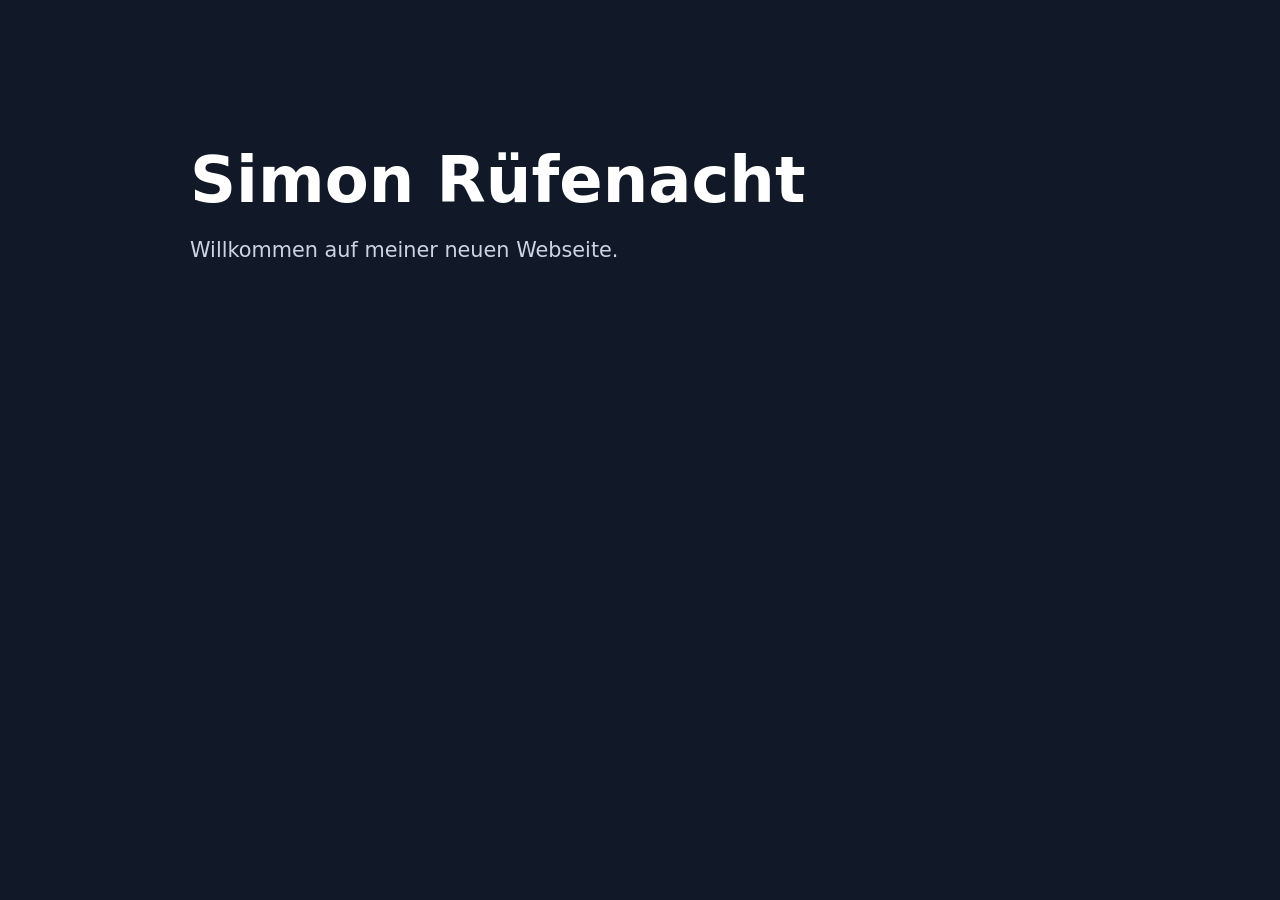
==== index.html @ d098db94 "Initial website" ====
<!DOCTYPE html>
<html lang="de">
<head>
    <meta charset="UTF-8">
    <meta name="viewport" content="width=device-width, initial-scale=1.0">

    <title>Simon Rüfenacht</title>

    <meta name="description"
          content="Persönliche Webseite von Simon Rüfenacht">

    <style>
        body {
            font-family: system-ui, sans-serif;
            margin: 0;
            background: #111827;
            color: white;
        }

        main {
            max-width: 900px;
            margin: auto;
            padding: 100px 30px;
        }

        h1 {
            font-size: 4rem;
            margin-bottom: 10px;
        }

        p {
            font-size: 1.3rem;
            color: #cbd5e1;
        }
    </style>
</head>

<body>

<main>

    <h1>Simon Rüfenacht</h1>

    <p>
        Willkommen auf meiner neuen Webseite.
    </p>

</main>

</body>
</html>
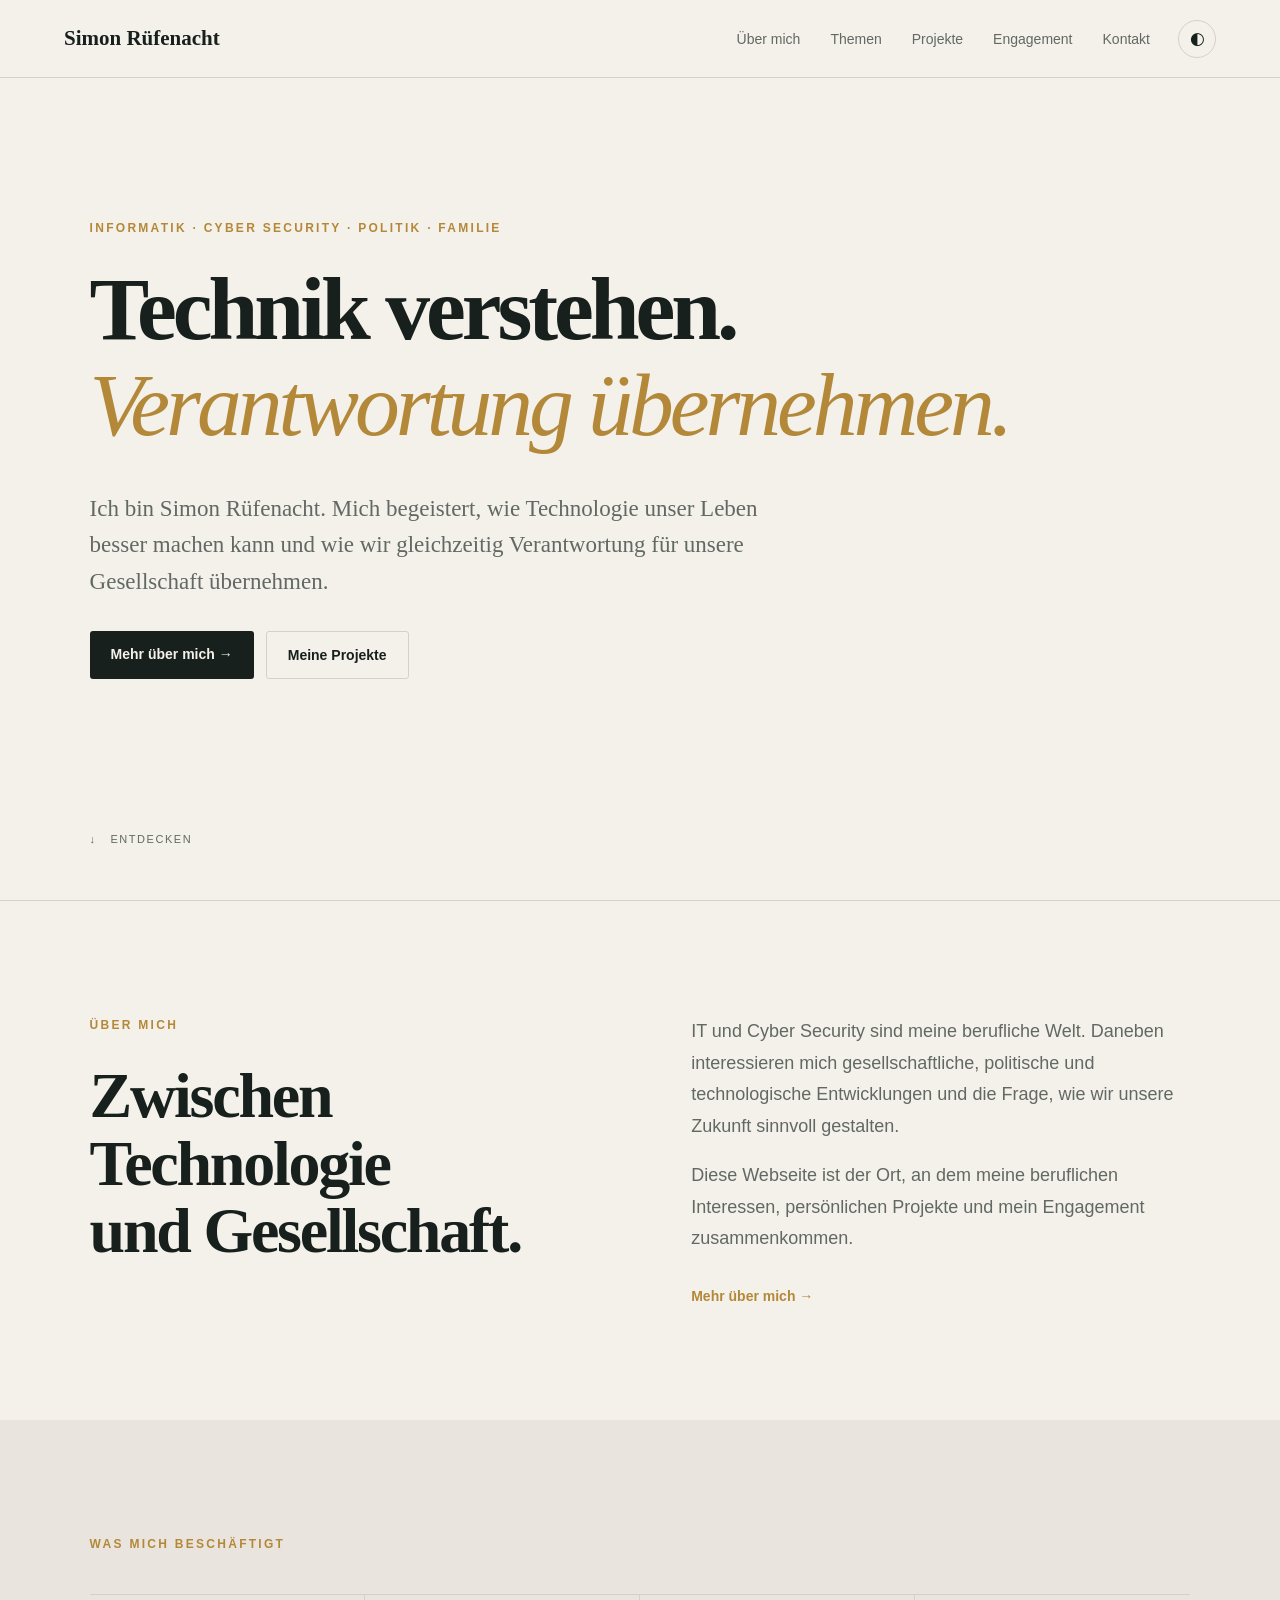
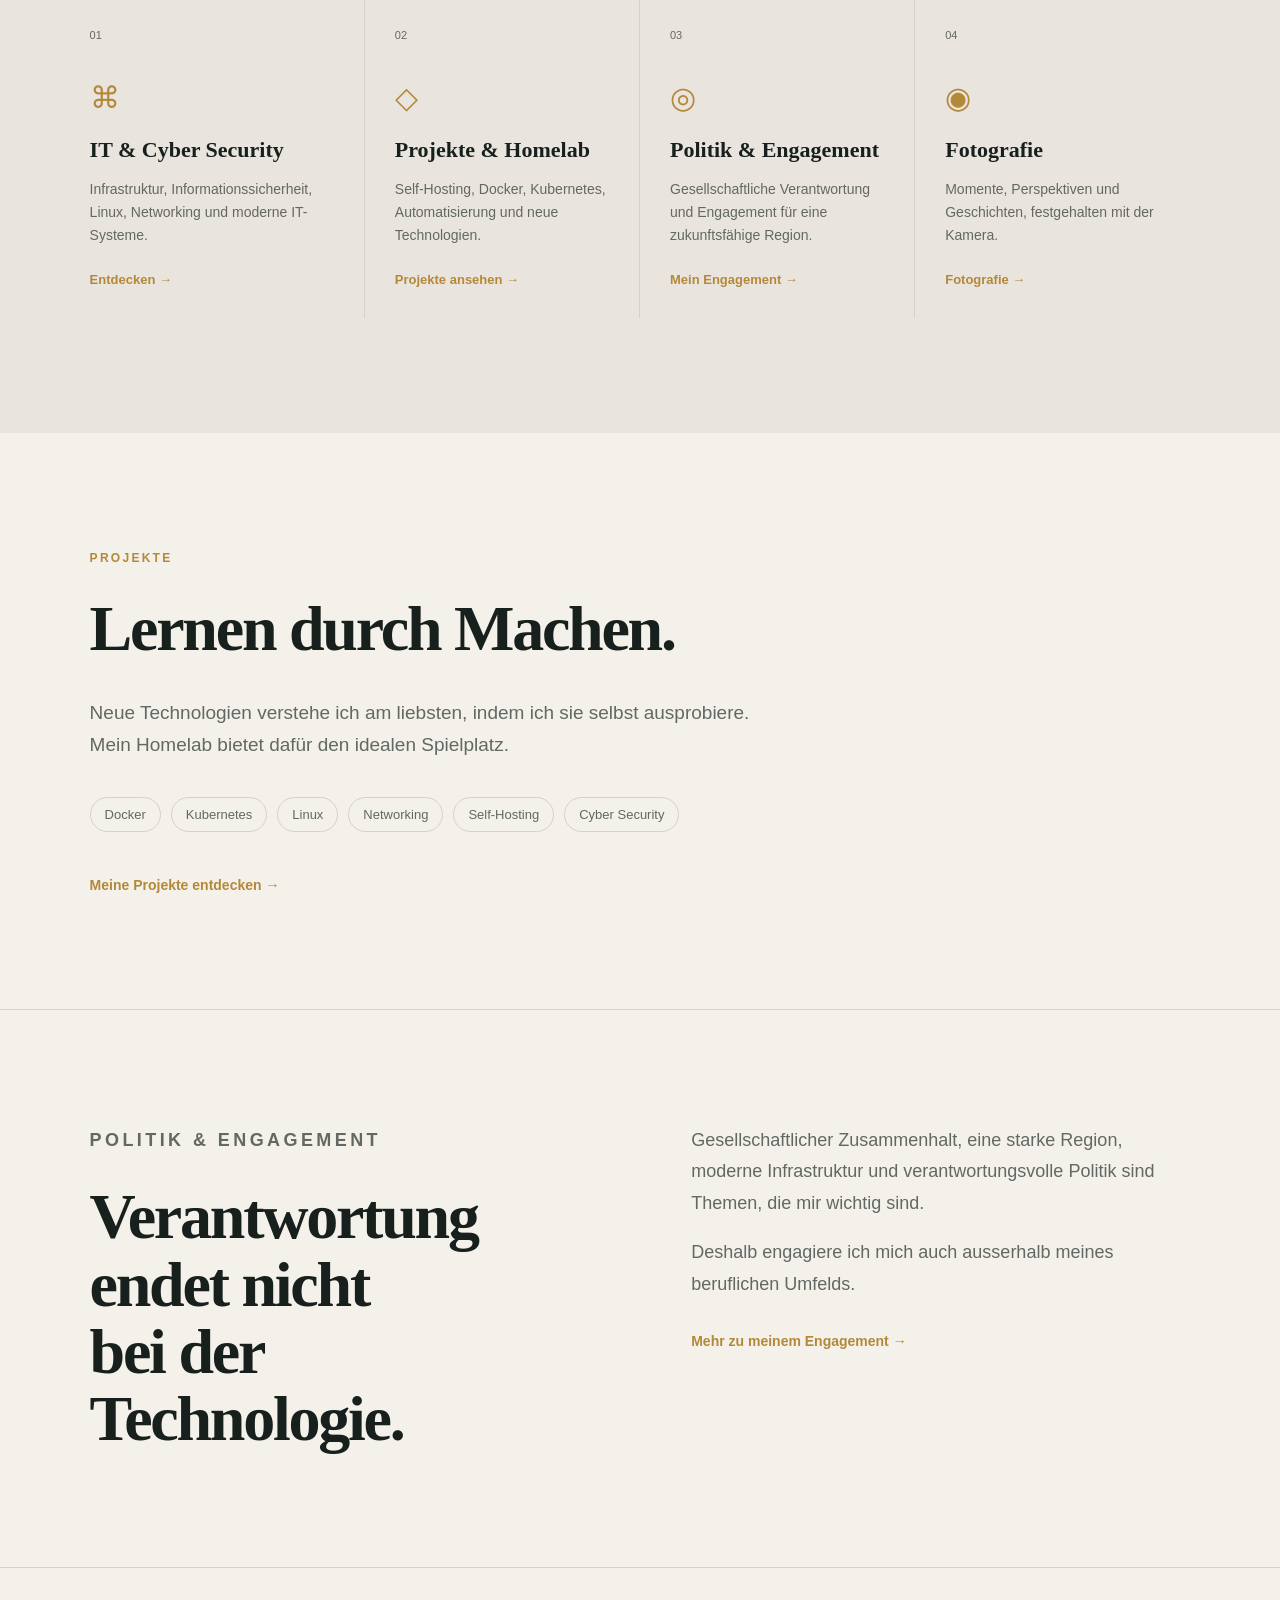
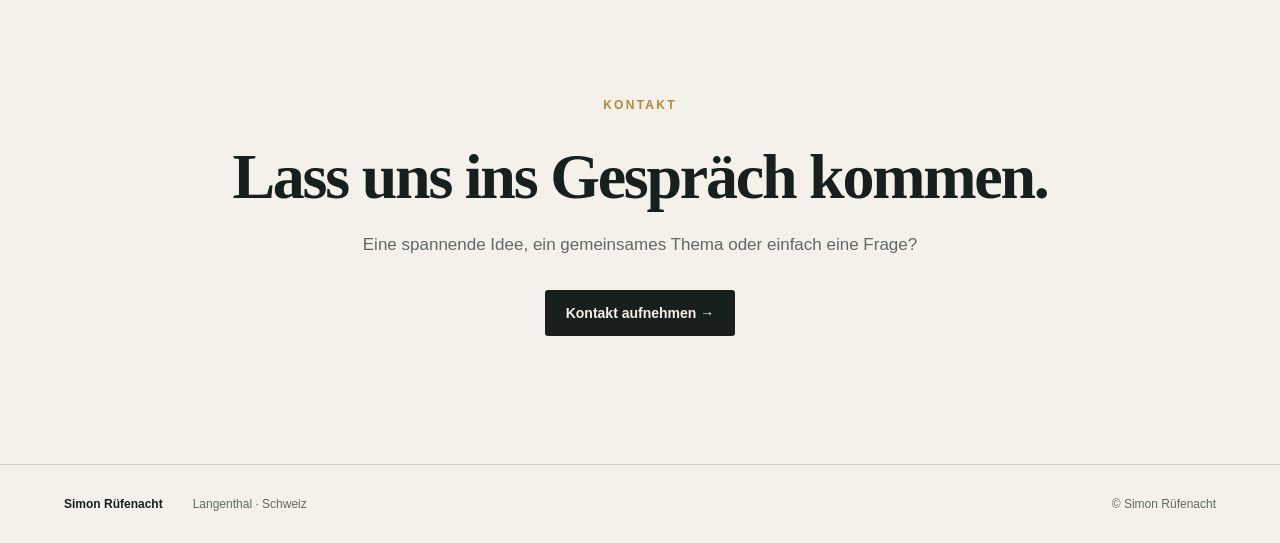
==== commit 01a621c8: "Create new ruefenacht.net website" ====
--- a/index.html
+++ b/index.html
@@ -1,51 +1,459 @@
 <!DOCTYPE html>
 <html lang="de">
+
 <head>
     <meta charset="UTF-8">
     <meta name="viewport" content="width=device-width, initial-scale=1.0">
 
     <title>Simon Rüfenacht</title>
 
-    <meta name="description"
-          content="Persönliche Webseite von Simon Rüfenacht">
-
-    <style>
-        body {
-            font-family: system-ui, sans-serif;
-            margin: 0;
-            background: #111827;
-            color: white;
-        }
-
-        main {
-            max-width: 900px;
-            margin: auto;
-            padding: 100px 30px;
-        }
-
-        h1 {
-            font-size: 4rem;
-            margin-bottom: 10px;
-        }
-
-        p {
-            font-size: 1.3rem;
-            color: #cbd5e1;
-        }
-    </style>
+    <meta
+        name="description"
+        content="Persönliche Webseite von Simon Rüfenacht – Informatik, Cyber Security, Projekte und Engagement."
+    >
+
+    <link rel="stylesheet" href="./assets/css/style.css">
 </head>
 
 <body>
 
-<main>
-
-    <h1>Simon Rüfenacht</h1>
-
-    <p>
-        Willkommen auf meiner neuen Webseite.
-    </p>
-
-</main>
+    <!-- =========================================
+         HEADER
+         ========================================= -->
+
+    <header class="site-header">
+
+        <a class="brand" href="./">
+            Simon Rüfenacht
+        </a>
+
+        <nav class="desktop-nav" aria-label="Hauptnavigation">
+            <a href="#about">Über mich</a>
+            <a href="#areas">Themen</a>
+            <a href="#projects">Projekte</a>
+            <a href="#engagement">Engagement</a>
+            <a href="#contact">Kontakt</a>
+        </nav>
+
+        <div class="header-actions">
+
+            <button
+                id="theme-toggle"
+                class="icon-button"
+                type="button"
+                aria-label="Farbschema wechseln"
+            >
+                ◐
+            </button>
+
+            <button
+                id="menu-toggle"
+                class="menu-button"
+                type="button"
+                aria-label="Navigation öffnen"
+                aria-expanded="false"
+            >
+                ☰
+            </button>
+
+        </div>
+
+    </header>
+
+
+    <!-- =========================================
+         MOBILE NAVIGATION
+         ========================================= -->
+
+    <nav
+        id="mobile-menu"
+        class="mobile-menu"
+        aria-label="Mobile Navigation"
+    >
+        <a href="#about">Über mich</a>
+        <a href="#areas">Themen</a>
+        <a href="#projects">Projekte</a>
+        <a href="#engagement">Engagement</a>
+        <a href="#contact">Kontakt</a>
+    </nav>
+
+
+    <main>
+
+        <!-- =====================================
+             HERO
+             ===================================== -->
+
+        <section class="hero">
+
+            <div class="hero-content">
+
+                <p class="eyebrow">
+                    INFORMATIK · CYBER SECURITY · POLITIK · FAMILIE
+                </p>
+
+                <h1>
+                    Technik verstehen.
+                    <span>Verantwortung übernehmen.</span>
+                </h1>
+
+                <p class="hero-text">
+                    Ich bin Simon Rüfenacht. Mich begeistert, wie
+                    Technologie unser Leben besser machen kann und wie
+                    wir gleichzeitig Verantwortung für unsere
+                    Gesellschaft übernehmen.
+                </p>
+
+                <div class="hero-actions">
+
+                    <a
+                        class="button button-primary"
+                        href="#about"
+                    >
+                        Mehr über mich →
+                    </a>
+
+                    <a
+                        class="button button-secondary"
+                        href="#projects"
+                    >
+                        Meine Projekte
+                    </a>
+
+                </div>
+
+            </div>
+
+            <a class="scroll-hint" href="#about">
+                ↓ &nbsp; ENTDECKEN
+            </a>
+
+        </section>
+
+
+        <!-- =====================================
+             ÜBER MICH
+             ===================================== -->
+
+        <section id="about" class="section about">
+
+            <div>
+
+                <p class="eyebrow">
+                    ÜBER MICH
+                </p>
+
+                <h2>
+                    Zwischen Technologie<br>
+                    und Gesellschaft.
+                </h2>
+
+            </div>
+
+
+            <div class="about-text">
+
+                <p>
+                    IT und Cyber Security sind meine berufliche Welt.
+                    Daneben interessieren mich gesellschaftliche,
+                    politische und technologische Entwicklungen und
+                    die Frage, wie wir unsere Zukunft sinnvoll
+                    gestalten.
+                </p>
+
+                <p>
+                    Diese Webseite ist der Ort, an dem meine
+                    beruflichen Interessen, persönlichen Projekte
+                    und mein Engagement zusammenkommen.
+                </p>
+
+                <a class="text-link" href="#">
+                    Mehr über mich →
+                </a>
+
+            </div>
+
+        </section>
+
+
+        <!-- =====================================
+             THEMEN
+             ===================================== -->
+
+        <section id="areas" class="section areas">
+
+            <p class="eyebrow">
+                WAS MICH BESCHÄFTIGT
+            </p>
+
+            <div class="cards">
+
+                <!-- IT & CYBER SECURITY -->
+
+                <article class="card">
+
+                    <span class="number">
+                        01
+                    </span>
+
+                    <div class="card-icon">
+                        ⌘
+                    </div>
+
+                    <h3>
+                        IT &amp; Cyber Security
+                    </h3>
+
+                    <p>
+                        Infrastruktur, Informationssicherheit,
+                        Linux, Networking und moderne IT-Systeme.
+                    </p>
+
+                    <a href="#">
+                        Entdecken →
+                    </a>
+
+                </article>
+
+
+                <!-- HOMELAB -->
+
+                <article class="card">
+
+                    <span class="number">
+                        02
+                    </span>
+
+                    <div class="card-icon">
+                        ◇
+                    </div>
+
+                    <h3>
+                        Projekte &amp; Homelab
+                    </h3>
+
+                    <p>
+                        Self-Hosting, Docker, Kubernetes,
+                        Automatisierung und neue Technologien.
+                    </p>
+
+                    <a href="#projects">
+                        Projekte ansehen →
+                    </a>
+
+                </article>
+
+
+                <!-- POLITIK -->
+
+                <article class="card">
+
+                    <span class="number">
+                        03
+                    </span>
+
+                    <div class="card-icon">
+                        ◎
+                    </div>
+
+                    <h3>
+                        Politik &amp; Engagement
+                    </h3>
+
+                    <p>
+                        Gesellschaftliche Verantwortung und
+                        Engagement für eine zukunftsfähige Region.
+                    </p>
+
+                    <a href="#engagement">
+                        Mein Engagement →
+                    </a>
+
+                </article>
+
+
+                <!-- FOTOGRAFIE -->
+
+                <article class="card">
+
+                    <span class="number">
+                        04
+                    </span>
+
+                    <div class="card-icon">
+                        ◉
+                    </div>
+
+                    <h3>
+                        Fotografie
+                    </h3>
+
+                    <p>
+                        Momente, Perspektiven und Geschichten,
+                        festgehalten mit der Kamera.
+                    </p>
+
+                    <a href="#">
+                        Fotografie →
+                    </a>
+
+                </article>
+
+            </div>
+
+        </section>
+
+
+        <!-- =====================================
+             PROJEKTE
+             ===================================== -->
+
+        <section
+            id="projects"
+            class="section feature-section"
+        >
+
+            <p class="eyebrow">
+                PROJEKTE
+            </p>
+
+            <h2>
+                Lernen durch Machen.
+            </h2>
+
+            <p class="feature-intro">
+                Neue Technologien verstehe ich am liebsten,
+                indem ich sie selbst ausprobiere. Mein Homelab
+                bietet dafür den idealen Spielplatz.
+            </p>
+
+            <div class="project-tags">
+
+                <span>Docker</span>
+                <span>Kubernetes</span>
+                <span>Linux</span>
+                <span>Networking</span>
+                <span>Self-Hosting</span>
+                <span>Cyber Security</span>
+
+            </div>
+
+            <a class="text-link" href="#">
+                Meine Projekte entdecken →
+            </a>
+
+        </section>
+
+
+        <!-- =====================================
+             ENGAGEMENT
+             ===================================== -->
+
+        <section
+            id="engagement"
+            class="section engagement"
+        >
+
+            <div>
+
+                <p class="eyebrow">
+                    POLITIK &amp; ENGAGEMENT
+                </p>
+
+                <h2>
+                    Verantwortung endet nicht<br>
+                    bei der Technologie.
+                </h2>
+
+            </div>
+
+
+            <div>
+
+                <p>
+                    Gesellschaftlicher Zusammenhalt,
+                    eine starke Region, moderne Infrastruktur
+                    und verantwortungsvolle Politik sind Themen,
+                    die mir wichtig sind.
+                </p>
+
+                <p>
+                    Deshalb engagiere ich mich auch ausserhalb
+                    meines beruflichen Umfelds.
+                </p>
+
+                <a class="text-link" href="#">
+                    Mehr zu meinem Engagement →
+                </a>
+
+            </div>
+
+        </section>
+
+
+        <!-- =====================================
+             KONTAKT
+             ===================================== -->
+
+        <section
+            id="contact"
+            class="contact"
+        >
+
+            <p class="eyebrow">
+                KONTAKT
+            </p>
+
+            <h2>
+                Lass uns ins Gespräch kommen.
+            </h2>
+
+            <p>
+                Eine spannende Idee, ein gemeinsames Thema
+                oder einfach eine Frage?
+            </p>
+
+            <a
+                class="button button-primary"
+                href="mailto:simon@ruefenacht.net"
+            >
+                Kontakt aufnehmen →
+            </a>
+
+        </section>
+
+    </main>
+
+
+    <!-- =========================================
+         FOOTER
+         ========================================= -->
+
+    <footer>
+
+        <div>
+            <strong>
+                Simon Rüfenacht
+            </strong>
+        </div>
+
+        <div>
+            Langenthal · Schweiz
+        </div>
+
+        <div class="copyright">
+            © <span id="year"></span> Simon Rüfenacht
+        </div>
+
+    </footer>
+
+
+    <!-- =========================================
+         JAVASCRIPT
+         ========================================= -->
+
+    <script src="./assets/js/main.js"></script>
 
 </body>
-</html>
+
+</html>
--- a/assets/css/style.css
+++ b/assets/css/style.css
@@ -0,0 +1,525 @@
+:root {
+    --bg: #f4f1eb;
+    --surface: #e9e5de;
+    --text: #17201c;
+    --muted: #626863;
+    --accent: #b48839;
+    --line: #d6d1c8;
+    --max-width: 1280px;
+}
+
+body.dark {
+    --bg: #111714;
+    --surface: #19201c;
+    --text: #f3f1eb;
+    --muted: #a6ada8;
+    --line: #303833;
+}
+
+* {
+    box-sizing: border-box;
+}
+
+html {
+    scroll-behavior: smooth;
+}
+
+body {
+    margin: 0;
+    background: var(--bg);
+    color: var(--text);
+    font-family: Inter, -apple-system, BlinkMacSystemFont, "Segoe UI", sans-serif;
+    transition: background 0.25s ease, color 0.25s ease;
+}
+
+a {
+    color: inherit;
+}
+
+button,
+a {
+    -webkit-tap-highlight-color: transparent;
+}
+
+
+/* HEADER */
+
+.site-header {
+    height: 78px;
+    display: flex;
+    align-items: center;
+    padding: 0 clamp(24px, 5vw, 72px);
+    border-bottom: 1px solid var(--line);
+    background: var(--bg);
+    position: relative;
+    z-index: 100;
+}
+
+.brand {
+    font-family: Georgia, "Times New Roman", serif;
+    font-size: 21px;
+    font-weight: 700;
+    text-decoration: none;
+    white-space: nowrap;
+}
+
+.desktop-nav {
+    display: flex;
+    align-items: center;
+    gap: 30px;
+    margin-left: auto;
+}
+
+.desktop-nav a {
+    color: var(--muted);
+    font-size: 14px;
+    text-decoration: none;
+    transition: color 0.2s ease;
+}
+
+.desktop-nav a:hover {
+    color: var(--accent);
+}
+
+.header-actions {
+    display: flex;
+    align-items: center;
+    gap: 10px;
+    margin-left: 28px;
+}
+
+.icon-button,
+.menu-button {
+    width: 38px;
+    height: 38px;
+    display: flex;
+    align-items: center;
+    justify-content: center;
+    border: 1px solid var(--line);
+    border-radius: 50%;
+    background: transparent;
+    color: var(--text);
+    cursor: pointer;
+    font-size: 17px;
+}
+
+.menu-button {
+    display: none;
+}
+
+
+/* MOBILE MENU */
+
+.mobile-menu {
+    display: none;
+    padding: 22px 25px;
+    background: var(--bg);
+    border-bottom: 1px solid var(--line);
+}
+
+.mobile-menu.open {
+    display: flex;
+    flex-direction: column;
+}
+
+.mobile-menu a {
+    padding: 15px 0;
+    color: var(--text);
+    text-decoration: none;
+    border-bottom: 1px solid var(--line);
+}
+
+
+/* HERO */
+
+.hero {
+    min-height: calc(100vh - 78px);
+    max-width: var(--max-width);
+    margin: 0 auto;
+    padding:
+        clamp(90px, 11vw, 155px)
+        clamp(24px, 7vw, 100px)
+        55px;
+    display: flex;
+    flex-direction: column;
+}
+
+.hero-content {
+    max-width: 1080px;
+}
+
+.eyebrow {
+    margin: 0 0 27px;
+    color: var(--accent);
+    font-size: 12px;
+    font-weight: 750;
+    letter-spacing: 0.19em;
+    line-height: 1.6;
+}
+
+.hero h1 {
+    margin: 0;
+    max-width: 1100px;
+    font-family: Georgia, "Times New Roman", serif;
+    font-size: clamp(54px, 7vw, 94px);
+    font-weight: 700;
+    line-height: 0.98;
+    letter-spacing: -0.045em;
+}
+
+.hero h1 span {
+    display: block;
+    color: var(--accent);
+    font-style: italic;
+    font-weight: 400;
+    margin-top: 8px;
+}
+
+.hero-text {
+    max-width: 720px;
+    margin: 42px 0 30px;
+    color: var(--muted);
+    font-family: Georgia, "Times New Roman", serif;
+    font-size: clamp(19px, 2vw, 23px);
+    line-height: 1.6;
+}
+
+.hero-actions {
+    display: flex;
+    flex-wrap: wrap;
+    gap: 12px;
+}
+
+.button {
+    display: inline-block;
+    padding: 15px 21px;
+    border-radius: 3px;
+    font-size: 14px;
+    font-weight: 700;
+    text-decoration: none;
+    transition: transform 0.2s ease;
+}
+
+.button:hover {
+    transform: translateY(-2px);
+}
+
+.button-primary {
+    background: var(--text);
+    color: var(--bg);
+}
+
+.button-secondary {
+    border: 1px solid var(--line);
+}
+
+.scroll-hint {
+    margin-top: auto;
+    padding-top: 70px;
+    color: var(--muted);
+    font-size: 11px;
+    letter-spacing: 0.14em;
+    text-decoration: none;
+}
+
+
+/* SECTIONS */
+
+.section {
+    max-width: var(--max-width);
+    margin: 0 auto;
+    padding:
+        clamp(75px, 9vw, 125px)
+        clamp(24px, 7vw, 100px);
+}
+
+.section h2,
+.contact h2 {
+    margin: 0;
+    font-family: Georgia, "Times New Roman", serif;
+    font-size: clamp(38px, 5vw, 64px);
+    line-height: 1.05;
+    letter-spacing: -0.035em;
+}
+
+
+/* ABOUT */
+
+.about {
+    display: grid;
+    grid-template-columns: 1fr 1fr;
+    gap: clamp(50px, 8vw, 120px);
+    border-top: 1px solid var(--line);
+}
+
+.about-text p,
+.engagement p {
+    margin-top: 0;
+    color: var(--muted);
+    font-size: 18px;
+    line-height: 1.75;
+}
+
+.text-link {
+    display: inline-block;
+    margin-top: 15px;
+    color: var(--accent);
+    font-size: 14px;
+    font-weight: 700;
+    text-decoration: none;
+}
+
+
+/* AREAS */
+
+.areas {
+    max-width: none;
+    background: var(--surface);
+}
+
+.areas > * {
+    max-width: var(--max-width);
+    margin-left: auto;
+    margin-right: auto;
+}
+
+.cards {
+    display: grid;
+    grid-template-columns: repeat(4, 1fr);
+    margin-top: 40px;
+    border-top: 1px solid var(--line);
+}
+
+.card {
+    min-height: 320px;
+    padding: 30px;
+    border-right: 1px solid var(--line);
+}
+
+.card:first-child {
+    padding-left: 0;
+}
+
+.card:last-child {
+    border-right: 0;
+}
+
+.number {
+    color: var(--muted);
+    font-size: 11px;
+}
+
+.card-icon {
+    margin: 37px 0 22px;
+    color: var(--accent);
+    font-size: 30px;
+}
+
+.card h3 {
+    margin: 0 0 15px;
+    font-family: Georgia, "Times New Roman", serif;
+    font-size: 22px;
+}
+
+.card p {
+    min-height: 78px;
+    color: var(--muted);
+    font-size: 14px;
+    line-height: 1.65;
+}
+
+.card a {
+    color: var(--accent);
+    font-size: 13px;
+    font-weight: 700;
+    text-decoration: none;
+}
+
+
+/* PROJECTS */
+
+.feature-section {
+    border-bottom: 1px solid var(--line);
+}
+
+.feature-intro {
+    max-width: 700px;
+    margin: 35px 0;
+    color: var(--muted);
+    font-size: 19px;
+    line-height: 1.7;
+}
+
+.project-tags {
+    display: flex;
+    flex-wrap: wrap;
+    gap: 10px;
+    margin-bottom: 30px;
+}
+
+.project-tags span {
+    padding: 9px 14px;
+    border: 1px solid var(--line);
+    border-radius: 30px;
+    color: var(--muted);
+    font-size: 13px;
+}
+
+
+/* ENGAGEMENT */
+
+.engagement {
+    display: grid;
+    grid-template-columns: 1fr 1fr;
+    gap: clamp(50px, 8vw, 120px);
+}
+
+
+/* CONTACT */
+
+.contact {
+    padding:
+        clamp(90px, 10vw, 135px)
+        24px;
+    text-align: center;
+    border-top: 1px solid var(--line);
+}
+
+.contact p:not(.eyebrow) {
+    margin: 25px 0 35px;
+    color: var(--muted);
+    font-size: 17px;
+}
+
+
+/* FOOTER */
+
+footer {
+    display: flex;
+    gap: 30px;
+    padding: 32px clamp(24px, 5vw, 72px);
+    border-top: 1px solid var(--line);
+    color: var(--muted);
+    font-size: 12px;
+}
+
+footer strong {
+    color: var(--text);
+}
+
+.copyright {
+    margin-left: auto;
+}
+
+
+/* ACCESSIBILITY */
+
+a:focus-visible,
+button:focus-visible {
+    outline: 3px solid var(--accent);
+    outline-offset: 4px;
+}
+
+
+/* TABLET */
+
+@media (max-width: 900px) {
+
+    .desktop-nav {
+        display: none;
+    }
+
+    .menu-button {
+        display: flex;
+    }
+
+    .cards {
+        grid-template-columns: repeat(2, 1fr);
+    }
+
+    .card:nth-child(2) {
+        border-right: 0;
+    }
+
+    .card:nth-child(3),
+    .card:nth-child(4) {
+        border-top: 1px solid var(--line);
+    }
+}
+
+
+/* MOBILE */
+
+@media (max-width: 650px) {
+
+    .site-header {
+        height: 68px;
+        padding-left: 20px;
+        padding-right: 20px;
+    }
+
+    .brand {
+        font-size: 18px;
+    }
+
+    .header-actions {
+        margin-left: auto;
+    }
+
+    .hero {
+        min-height: calc(100vh - 68px);
+        padding-top: 85px;
+    }
+
+    .hero h1 {
+        font-size: clamp(44px, 13vw, 64px);
+    }
+
+    .hero-text {
+        margin-top: 35px;
+    }
+
+    .about,
+    .engagement {
+        grid-template-columns: 1fr;
+        gap: 40px;
+    }
+
+    .cards {
+        grid-template-columns: 1fr;
+    }
+
+    .card,
+    .card:first-child {
+        padding: 28px 0;
+        border-right: 0;
+        border-top: 1px solid var(--line);
+    }
+
+    .card:first-child {
+        border-top: 0;
+    }
+
+    footer {
+        flex-direction: column;
+        gap: 9px;
+    }
+
+    .copyright {
+        margin-left: 0;
+    }
+}
+
+
+/* REDUCED MOTION */
+
+@media (prefers-reduced-motion: reduce) {
+
+    html {
+        scroll-behavior: auto;
+    }
+
+    * {
+        transition: none !important;
+    }
+}
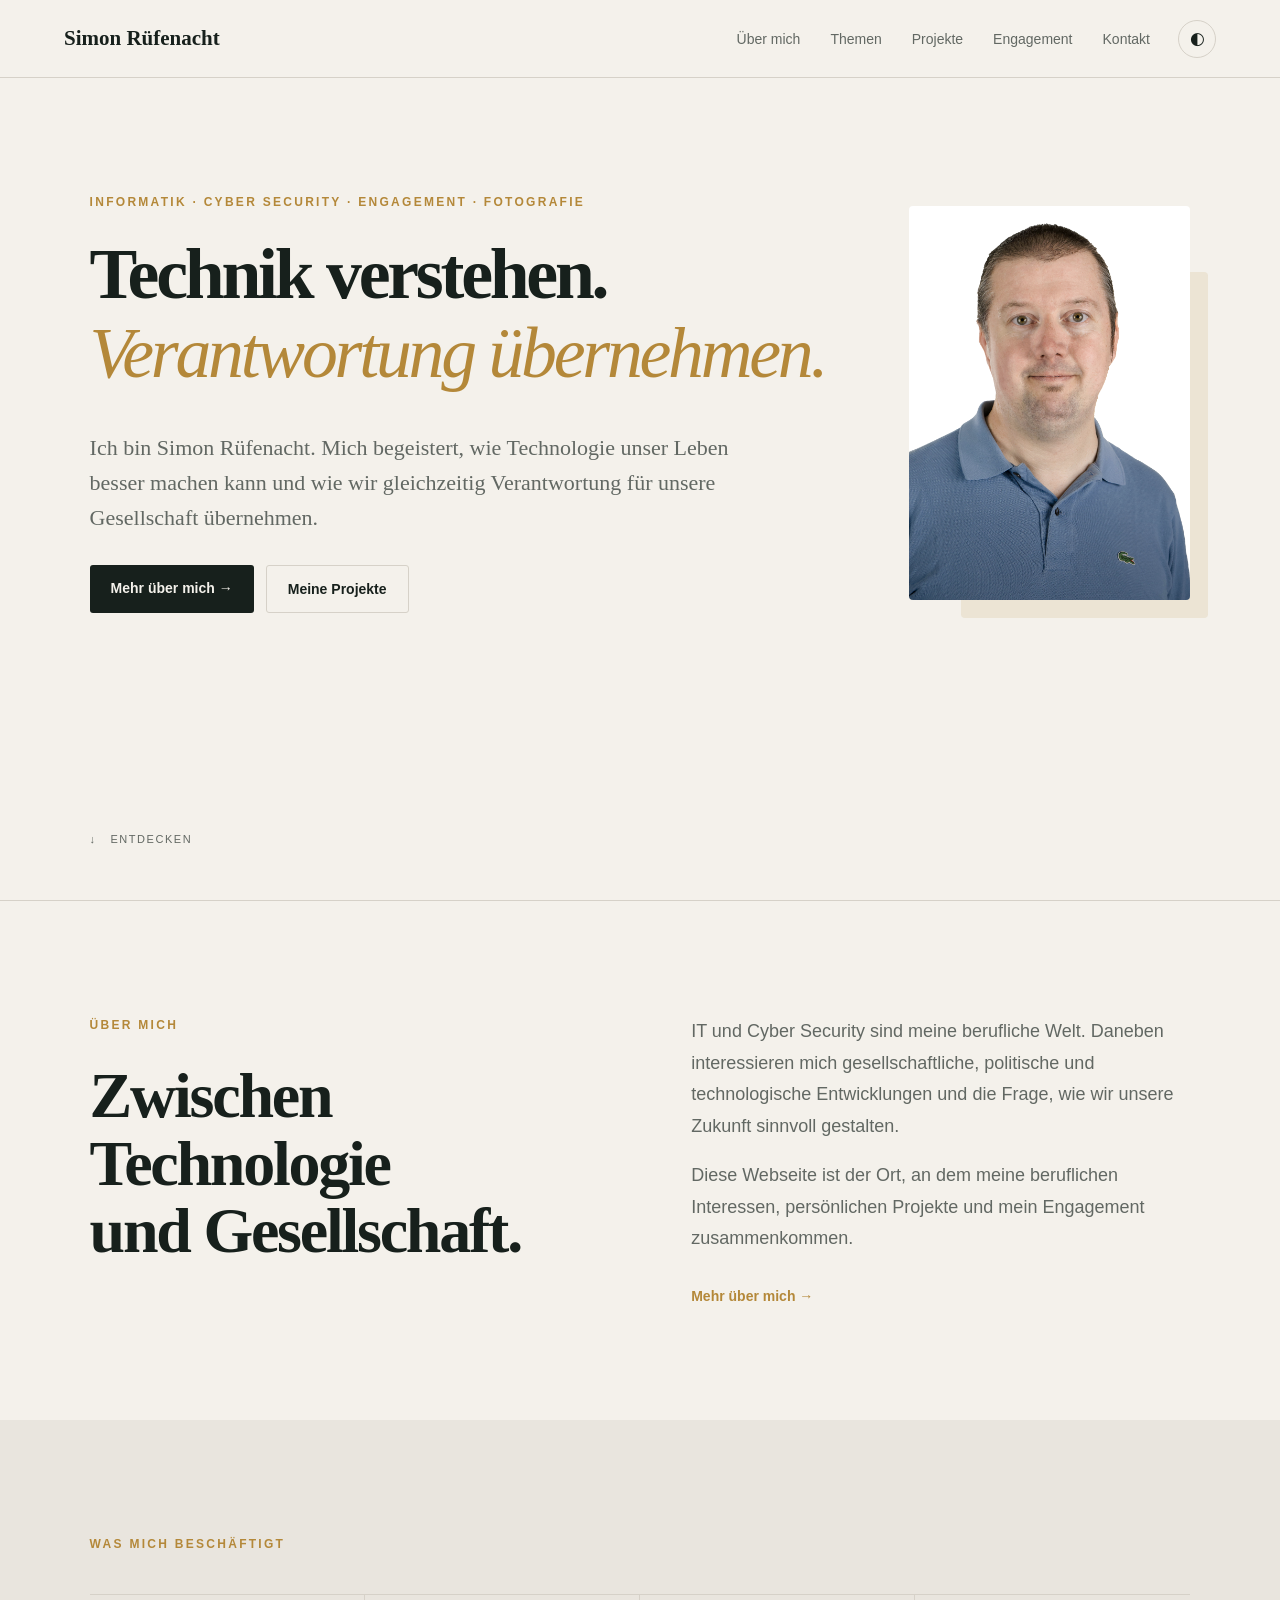
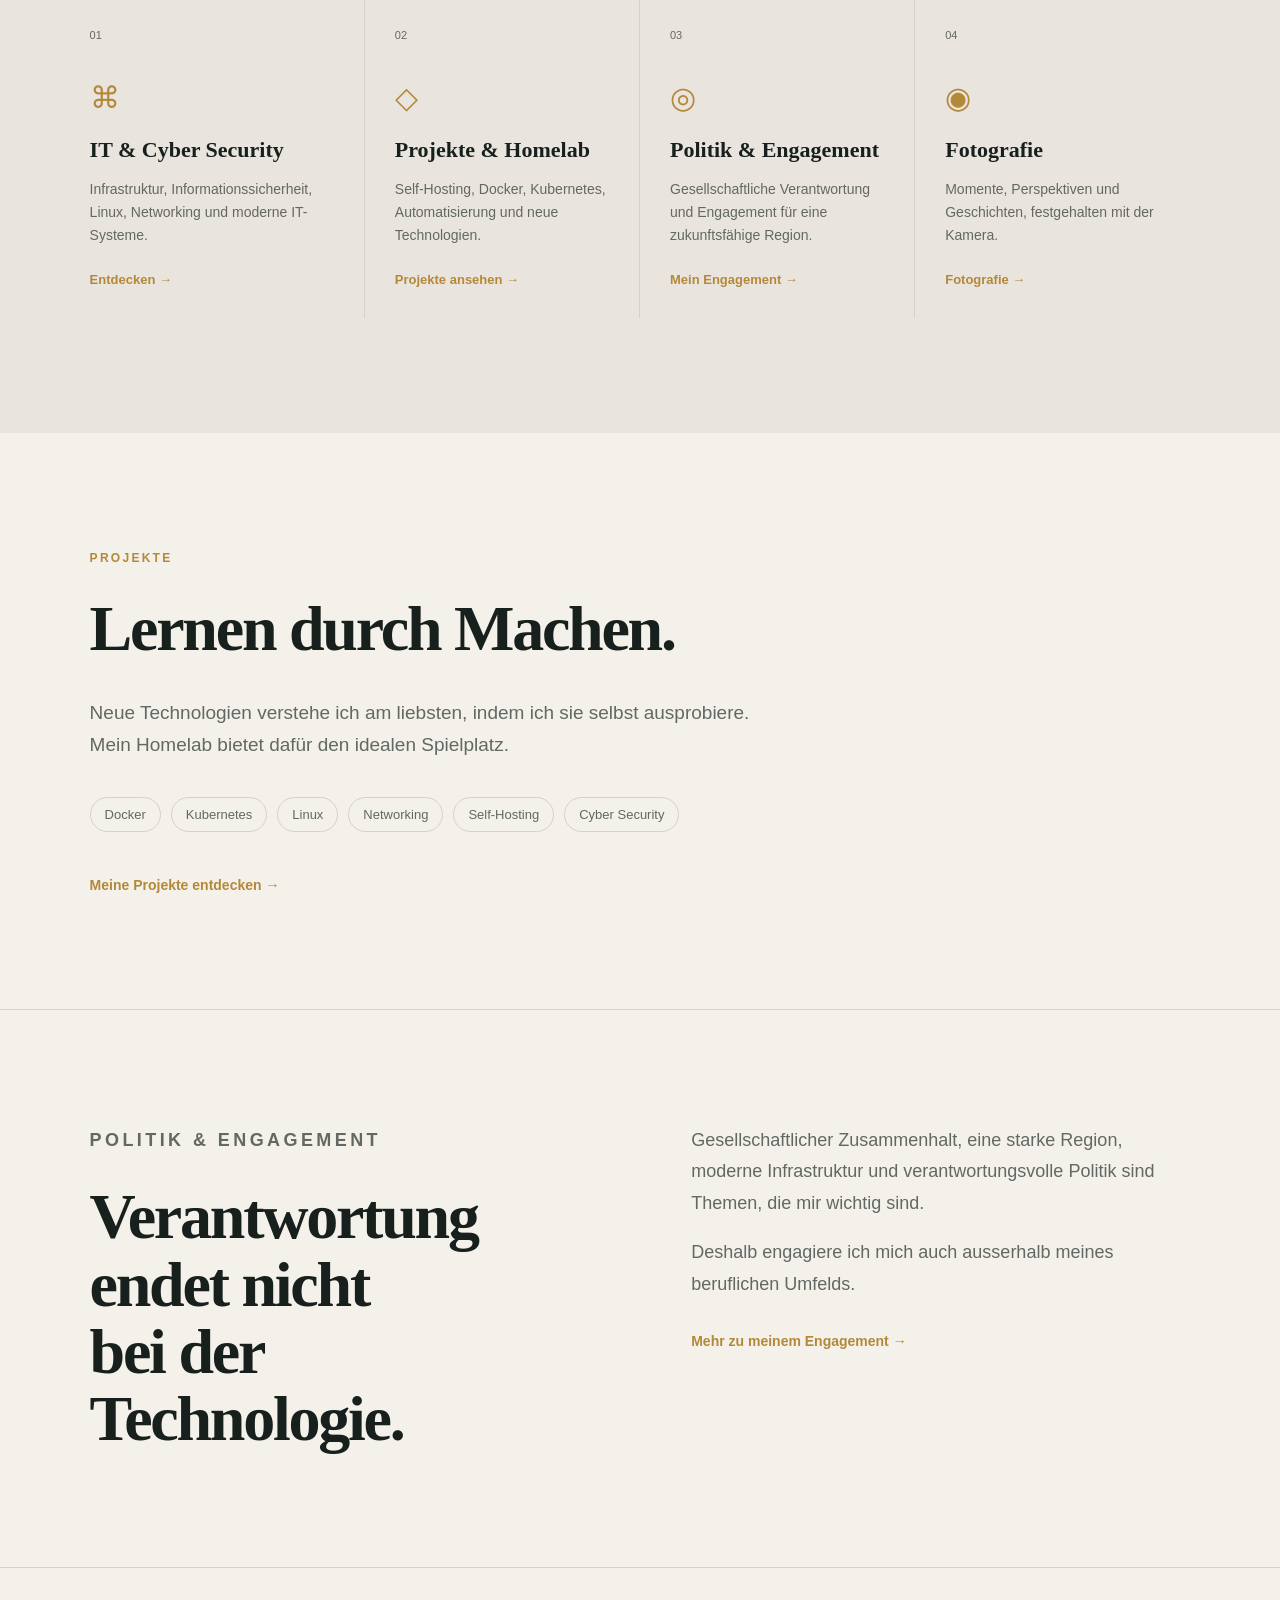
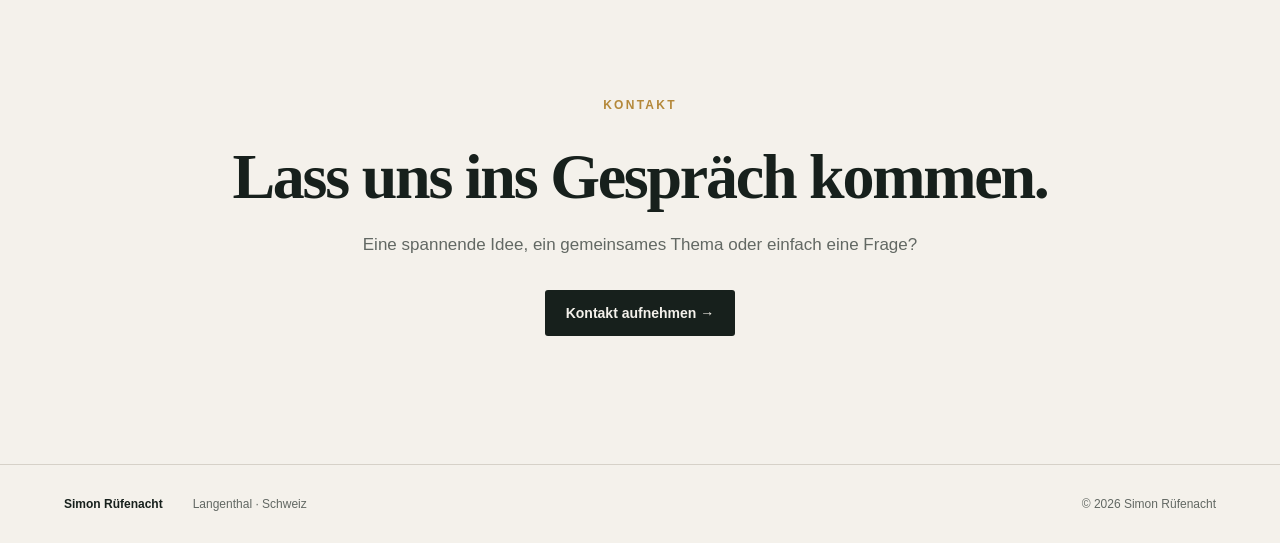
==== commit 2d901b9a: "Release website v1.1 with portrait" ====
--- a/index.html
+++ b/index.html
@@ -17,9 +17,7 @@
 
 <body>
 
-    <!-- =========================================
-         HEADER
-         ========================================= -->
+    <!-- HEADER -->
 
     <header class="site-header">
 
@@ -61,9 +59,7 @@
     </header>
 
 
-    <!-- =========================================
-         MOBILE NAVIGATION
-         ========================================= -->
+    <!-- MOBILE NAVIGATION -->
 
     <nav
         id="mobile-menu"
@@ -80,49 +76,66 @@
 
     <main>
 
-        <!-- =====================================
-             HERO
-             ===================================== -->
+        <!-- HERO -->
 
         <section class="hero">
 
-            <div class="hero-content">
-
-                <p class="eyebrow">
-                    INFORMATIK · CYBER SECURITY · POLITIK · FAMILIE
-                </p>
-
-                <h1>
-                    Technik verstehen.
-                    <span>Verantwortung übernehmen.</span>
-                </h1>
-
-                <p class="hero-text">
-                    Ich bin Simon Rüfenacht. Mich begeistert, wie
-                    Technologie unser Leben besser machen kann und wie
-                    wir gleichzeitig Verantwortung für unsere
-                    Gesellschaft übernehmen.
-                </p>
-
-                <div class="hero-actions">
-
-                    <a
-                        class="button button-primary"
-                        href="#about"
-                    >
-                        Mehr über mich →
-                    </a>
-
-                    <a
-                        class="button button-secondary"
-                        href="#projects"
-                    >
-                        Meine Projekte
-                    </a>
+            <div class="hero-layout">
+
+                <div class="hero-content">
+
+                    <p class="eyebrow">
+                        INFORMATIK · CYBER SECURITY · ENGAGEMENT · FOTOGRAFIE
+                    </p>
+
+                    <h1>
+                        Technik verstehen.
+                        <span>Verantwortung übernehmen.</span>
+                    </h1>
+
+                    <p class="hero-text">
+                        Ich bin Simon Rüfenacht. Mich begeistert, wie
+                        Technologie unser Leben besser machen kann und
+                        wie wir gleichzeitig Verantwortung für unsere
+                        Gesellschaft übernehmen.
+                    </p>
+
+                    <div class="hero-actions">
+
+                        <a
+                            class="button button-primary"
+                            href="#about"
+                        >
+                            Mehr über mich →
+                        </a>
+
+                        <a
+                            class="button button-secondary"
+                            href="#projects"
+                        >
+                            Meine Projekte
+                        </a>
+
+                    </div>
 
                 </div>
 
-            </div>
+
+                <div class="hero-image">
+
+                    <div class="portrait-frame">
+
+                        <img
+                            src="./assets/images/IMG_0602.JPG"
+                            alt="Portrait"
+                        >
+
+                    </div>
+
+                </div>
+
+            </div>
+
 
             <a class="scroll-hint" href="#about">
                 ↓ &nbsp; ENTDECKEN
@@ -131,9 +144,7 @@
         </section>
 
 
-        <!-- =====================================
-             ÜBER MICH
-             ===================================== -->
+        <!-- ÜBER MICH -->
 
         <section id="about" class="section about">
 
@@ -176,9 +187,7 @@
         </section>
 
 
-        <!-- =====================================
-             THEMEN
-             ===================================== -->
+        <!-- THEMEN -->
 
         <section id="areas" class="section areas">
 
@@ -188,13 +197,9 @@
 
             <div class="cards">
 
-                <!-- IT & CYBER SECURITY -->
-
                 <article class="card">
 
-                    <span class="number">
-                        01
-                    </span>
+                    <span class="number">01</span>
 
                     <div class="card-icon">
                         ⌘
@@ -216,13 +221,9 @@
                 </article>
 
 
-                <!-- HOMELAB -->
-
                 <article class="card">
 
-                    <span class="number">
-                        02
-                    </span>
+                    <span class="number">02</span>
 
                     <div class="card-icon">
                         ◇
@@ -244,13 +245,9 @@
                 </article>
 
 
-                <!-- POLITIK -->
-
                 <article class="card">
 
-                    <span class="number">
-                        03
-                    </span>
+                    <span class="number">03</span>
 
                     <div class="card-icon">
                         ◎
@@ -272,13 +269,9 @@
                 </article>
 
 
-                <!-- FOTOGRAFIE -->
-
                 <article class="card">
 
-                    <span class="number">
-                        04
-                    </span>
+                    <span class="number">04</span>
 
                     <div class="card-icon">
                         ◉
@@ -304,9 +297,7 @@
         </section>
 
 
-        <!-- =====================================
-             PROJEKTE
-             ===================================== -->
+        <!-- PROJEKTE -->
 
         <section
             id="projects"
@@ -345,9 +336,7 @@
         </section>
 
 
-        <!-- =====================================
-             ENGAGEMENT
-             ===================================== -->
+        <!-- ENGAGEMENT -->
 
         <section
             id="engagement"
@@ -391,9 +380,7 @@
         </section>
 
 
-        <!-- =====================================
-             KONTAKT
-             ===================================== -->
+        <!-- KONTAKT -->
 
         <section
             id="contact"
@@ -415,7 +402,7 @@
 
             <a
                 class="button button-primary"
-                href="mailto:simon@ruefenacht.net"
+                href="mailto:DEINE-EMAIL-ADRESSE"
             >
                 Kontakt aufnehmen →
             </a>
@@ -425,16 +412,12 @@
     </main>
 
 
-    <!-- =========================================
-         FOOTER
-         ========================================= -->
+    <!-- FOOTER -->
 
     <footer>
 
         <div>
-            <strong>
-                Simon Rüfenacht
-            </strong>
+            <strong>Simon Rüfenacht</strong>
         </div>
 
         <div>
@@ -448,10 +431,6 @@
     </footer>
 
 
-    <!-- =========================================
-         JAVASCRIPT
-         ========================================= -->
-
     <script src="./assets/js/main.js"></script>
 
 </body>
--- a/assets/css/style.css
+++ b/assets/css/style.css
@@ -1,3 +1,11 @@
+/* =========================================
+   SIMON RÜFENACHT
+   ruefenacht.net
+
+   Version 1.1
+   ========================================= */
+
+
 :root {
     --bg: #f4f1eb;
     --surface: #e9e5de;
@@ -5,8 +13,10 @@
     --muted: #626863;
     --accent: #b48839;
     --line: #d6d1c8;
+
     --max-width: 1280px;
 }
+
 
 body.dark {
     --bg: #111714;
@@ -16,25 +26,40 @@
     --line: #303833;
 }
 
+
 * {
     box-sizing: border-box;
 }
 
+
 html {
     scroll-behavior: smooth;
 }
 
+
 body {
     margin: 0;
+
     background: var(--bg);
     color: var(--text);
-    font-family: Inter, -apple-system, BlinkMacSystemFont, "Segoe UI", sans-serif;
-    transition: background 0.25s ease, color 0.25s ease;
-}
+
+    font-family:
+        Inter,
+        -apple-system,
+        BlinkMacSystemFont,
+        "Segoe UI",
+        sans-serif;
+
+    transition:
+        background 0.25s ease,
+        color 0.25s ease;
+}
+
 
 a {
     color: inherit;
 }
+
 
 button,
 a {
@@ -42,386 +67,681 @@
 }
 
 
-/* HEADER */
+/* =========================================
+   HEADER
+   ========================================= */
+
 
 .site-header {
     height: 78px;
+
     display: flex;
     align-items: center;
+
     padding: 0 clamp(24px, 5vw, 72px);
+
     border-bottom: 1px solid var(--line);
+
     background: var(--bg);
+
     position: relative;
     z-index: 100;
 }
 
+
 .brand {
     font-family: Georgia, "Times New Roman", serif;
+
     font-size: 21px;
     font-weight: 700;
+
     text-decoration: none;
+
     white-space: nowrap;
 }
+
 
 .desktop-nav {
     display: flex;
     align-items: center;
+
     gap: 30px;
+
     margin-left: auto;
 }
+
 
 .desktop-nav a {
     color: var(--muted);
+
     font-size: 14px;
+
     text-decoration: none;
+
     transition: color 0.2s ease;
 }
+
 
 .desktop-nav a:hover {
     color: var(--accent);
 }
+
 
 .header-actions {
     display: flex;
     align-items: center;
+
     gap: 10px;
+
     margin-left: 28px;
 }
+
 
 .icon-button,
 .menu-button {
     width: 38px;
     height: 38px;
+
     display: flex;
     align-items: center;
     justify-content: center;
+
     border: 1px solid var(--line);
     border-radius: 50%;
+
     background: transparent;
     color: var(--text);
+
     cursor: pointer;
+
     font-size: 17px;
 }
+
 
 .menu-button {
     display: none;
 }
 
 
-/* MOBILE MENU */
+/* =========================================
+   MOBILE MENU
+   ========================================= */
+
 
 .mobile-menu {
     display: none;
+
     padding: 22px 25px;
+
     background: var(--bg);
+
     border-bottom: 1px solid var(--line);
 }
+
 
 .mobile-menu.open {
     display: flex;
     flex-direction: column;
 }
 
+
 .mobile-menu a {
     padding: 15px 0;
+
     color: var(--text);
+
     text-decoration: none;
+
     border-bottom: 1px solid var(--line);
 }
 
 
-/* HERO */
+/* =========================================
+   HERO
+   ========================================= */
+
 
 .hero {
     min-height: calc(100vh - 78px);
+
     max-width: var(--max-width);
+
     margin: 0 auto;
+
     padding:
-        clamp(90px, 11vw, 155px)
+        clamp(80px, 9vw, 130px)
         clamp(24px, 7vw, 100px)
         55px;
+
     display: flex;
     flex-direction: column;
 }
 
+
+.hero-layout {
+    display: grid;
+
+    grid-template-columns:
+        minmax(0, 1.45fr)
+        minmax(280px, 0.55fr);
+
+    align-items: center;
+
+    gap: clamp(40px, 6vw, 90px);
+}
+
+
 .hero-content {
-    max-width: 1080px;
-}
+    min-width: 0;
+}
+
 
 .eyebrow {
     margin: 0 0 27px;
+
     color: var(--accent);
+
     font-size: 12px;
     font-weight: 750;
+
     letter-spacing: 0.19em;
+
     line-height: 1.6;
 }
+
 
 .hero h1 {
     margin: 0;
-    max-width: 1100px;
-    font-family: Georgia, "Times New Roman", serif;
-    font-size: clamp(54px, 7vw, 94px);
+
+    max-width: 900px;
+
+    font-family:
+        Georgia,
+        "Times New Roman",
+        serif;
+
+    font-size:
+        clamp(52px, 5.6vw, 82px);
+
     font-weight: 700;
+
     line-height: 0.98;
+
     letter-spacing: -0.045em;
 }
+
 
 .hero h1 span {
     display: block;
+
+    margin-top: 8px;
+
     color: var(--accent);
+
     font-style: italic;
     font-weight: 400;
-    margin-top: 8px;
-}
+}
+
 
 .hero-text {
-    max-width: 720px;
+    max-width: 680px;
+
     margin: 42px 0 30px;
+
     color: var(--muted);
-    font-family: Georgia, "Times New Roman", serif;
-    font-size: clamp(19px, 2vw, 23px);
+
+    font-family:
+        Georgia,
+        "Times New Roman",
+        serif;
+
+    font-size:
+        clamp(18px, 1.8vw, 22px);
+
     line-height: 1.6;
 }
+
 
 .hero-actions {
     display: flex;
+
     flex-wrap: wrap;
+
     gap: 12px;
 }
+
+
+/* =========================================
+   PORTRAIT
+   ========================================= */
+
+
+.hero-image {
+    display: flex;
+
+    align-items: center;
+    justify-content: center;
+}
+
+
+.portrait-frame {
+    position: relative;
+
+    width: 100%;
+
+    max-width: 390px;
+
+    border-radius: 4px;
+
+    isolation: isolate;
+}
+
+
+.portrait-frame::before {
+    content: "";
+
+    position: absolute;
+
+    width: 88%;
+    height: 88%;
+
+    right: -18px;
+    bottom: -18px;
+
+    background: var(--accent);
+
+    opacity: 0.13;
+
+    border-radius: 4px;
+
+    z-index: -1;
+}
+
+
+.portrait-frame img {
+    display: block;
+
+    width: 100%;
+    height: auto;
+
+    border-radius: 4px;
+
+    object-fit: cover;
+
+    filter:
+        saturate(0.9)
+        contrast(1.02);
+}
+
+
+/* =========================================
+   BUTTONS
+   ========================================= */
+
 
 .button {
     display: inline-block;
+
     padding: 15px 21px;
+
     border-radius: 3px;
+
     font-size: 14px;
     font-weight: 700;
+
     text-decoration: none;
-    transition: transform 0.2s ease;
-}
+
+    transition:
+        transform 0.2s ease,
+        opacity 0.2s ease;
+}
+
 
 .button:hover {
     transform: translateY(-2px);
 }
 
+
 .button-primary {
     background: var(--text);
+
     color: var(--bg);
 }
+
 
 .button-secondary {
     border: 1px solid var(--line);
 }
 
+
 .scroll-hint {
     margin-top: auto;
+
     padding-top: 70px;
+
     color: var(--muted);
+
     font-size: 11px;
+
     letter-spacing: 0.14em;
+
     text-decoration: none;
 }
 
 
-/* SECTIONS */
+/* =========================================
+   BASIC SECTIONS
+   ========================================= */
+
 
 .section {
     max-width: var(--max-width);
+
     margin: 0 auto;
+
     padding:
         clamp(75px, 9vw, 125px)
         clamp(24px, 7vw, 100px);
 }
 
+
 .section h2,
 .contact h2 {
     margin: 0;
-    font-family: Georgia, "Times New Roman", serif;
-    font-size: clamp(38px, 5vw, 64px);
+
+    font-family:
+        Georgia,
+        "Times New Roman",
+        serif;
+
+    font-size:
+        clamp(38px, 5vw, 64px);
+
     line-height: 1.05;
+
     letter-spacing: -0.035em;
 }
 
 
-/* ABOUT */
+/* =========================================
+   ABOUT
+   ========================================= */
+
 
 .about {
     display: grid;
+
     grid-template-columns: 1fr 1fr;
+
     gap: clamp(50px, 8vw, 120px);
+
     border-top: 1px solid var(--line);
 }
+
 
 .about-text p,
 .engagement p {
     margin-top: 0;
+
     color: var(--muted);
+
     font-size: 18px;
+
     line-height: 1.75;
 }
+
 
 .text-link {
     display: inline-block;
+
     margin-top: 15px;
+
     color: var(--accent);
+
     font-size: 14px;
     font-weight: 700;
+
     text-decoration: none;
 }
 
 
-/* AREAS */
+/* =========================================
+   AREAS
+   ========================================= */
+
 
 .areas {
     max-width: none;
+
     background: var(--surface);
 }
+
 
 .areas > * {
     max-width: var(--max-width);
+
     margin-left: auto;
     margin-right: auto;
 }
 
+
 .cards {
     display: grid;
-    grid-template-columns: repeat(4, 1fr);
+
+    grid-template-columns:
+        repeat(4, 1fr);
+
     margin-top: 40px;
+
     border-top: 1px solid var(--line);
 }
+
 
 .card {
     min-height: 320px;
+
     padding: 30px;
+
     border-right: 1px solid var(--line);
 }
+
 
 .card:first-child {
     padding-left: 0;
 }
 
+
 .card:last-child {
     border-right: 0;
 }
 
+
 .number {
     color: var(--muted);
+
     font-size: 11px;
 }
+
 
 .card-icon {
     margin: 37px 0 22px;
+
     color: var(--accent);
+
     font-size: 30px;
 }
+
 
 .card h3 {
     margin: 0 0 15px;
-    font-family: Georgia, "Times New Roman", serif;
+
+    font-family:
+        Georgia,
+        "Times New Roman",
+        serif;
+
     font-size: 22px;
 }
+
 
 .card p {
     min-height: 78px;
+
     color: var(--muted);
+
     font-size: 14px;
+
     line-height: 1.65;
 }
+
 
 .card a {
     color: var(--accent);
+
     font-size: 13px;
     font-weight: 700;
+
     text-decoration: none;
 }
 
 
-/* PROJECTS */
+/* =========================================
+   PROJECTS
+   ========================================= */
+
 
 .feature-section {
     border-bottom: 1px solid var(--line);
 }
 
+
 .feature-intro {
     max-width: 700px;
+
     margin: 35px 0;
+
     color: var(--muted);
+
     font-size: 19px;
+
     line-height: 1.7;
 }
+
 
 .project-tags {
     display: flex;
+
     flex-wrap: wrap;
+
     gap: 10px;
+
     margin-bottom: 30px;
 }
+
 
 .project-tags span {
     padding: 9px 14px;
+
     border: 1px solid var(--line);
+
     border-radius: 30px;
+
     color: var(--muted);
+
     font-size: 13px;
 }
 
 
-/* ENGAGEMENT */
+/* =========================================
+   ENGAGEMENT
+   ========================================= */
+
 
 .engagement {
     display: grid;
+
     grid-template-columns: 1fr 1fr;
+
     gap: clamp(50px, 8vw, 120px);
 }
 
 
-/* CONTACT */
+/* =========================================
+   CONTACT
+   ========================================= */
+
 
 .contact {
     padding:
         clamp(90px, 10vw, 135px)
         24px;
+
     text-align: center;
+
     border-top: 1px solid var(--line);
 }
+
 
 .contact p:not(.eyebrow) {
     margin: 25px 0 35px;
+
     color: var(--muted);
+
     font-size: 17px;
 }
 
 
-/* FOOTER */
+/* =========================================
+   FOOTER
+   ========================================= */
+
 
 footer {
     display: flex;
+
     gap: 30px;
-    padding: 32px clamp(24px, 5vw, 72px);
+
+    padding:
+        32px
+        clamp(24px, 5vw, 72px);
+
     border-top: 1px solid var(--line);
+
     color: var(--muted);
+
     font-size: 12px;
 }
+
 
 footer strong {
     color: var(--text);
 }
 
+
 .copyright {
     margin-left: auto;
 }
 
 
-/* ACCESSIBILITY */
+/* =========================================
+   ACCESSIBILITY
+   ========================================= */
+
 
 a:focus-visible,
 button:focus-visible {
-    outline: 3px solid var(--accent);
+    outline:
+        3px solid
+        var(--accent);
+
     outline-offset: 4px;
 }
 
 
-/* TABLET */
+/* =========================================
+   TABLET
+   ========================================= */
+
 
 @media (max-width: 900px) {
 
@@ -433,85 +753,151 @@
         display: flex;
     }
 
+
+    .hero-layout {
+        grid-template-columns: 1fr;
+    }
+
+
+    .hero-image {
+        margin-top: 45px;
+    }
+
+
+    .portrait-frame {
+        max-width: 380px;
+    }
+
+
     .cards {
-        grid-template-columns: repeat(2, 1fr);
-    }
+        grid-template-columns:
+            repeat(2, 1fr);
+    }
+
 
     .card:nth-child(2) {
         border-right: 0;
     }
 
+
     .card:nth-child(3),
     .card:nth-child(4) {
-        border-top: 1px solid var(--line);
-    }
-}
-
-
-/* MOBILE */
+        border-top:
+            1px solid
+            var(--line);
+    }
+
+}
+
+
+/* =========================================
+   MOBILE
+   ========================================= */
+
 
 @media (max-width: 650px) {
 
     .site-header {
         height: 68px;
+
         padding-left: 20px;
         padding-right: 20px;
     }
 
+
     .brand {
         font-size: 18px;
     }
 
+
     .header-actions {
         margin-left: auto;
     }
 
+
     .hero {
-        min-height: calc(100vh - 68px);
-        padding-top: 85px;
-    }
+        min-height:
+            calc(100vh - 68px);
+
+        padding-top: 75px;
+    }
+
 
     .hero h1 {
-        font-size: clamp(44px, 13vw, 64px);
-    }
+        font-size:
+            clamp(42px, 12vw, 60px);
+    }
+
 
     .hero-text {
         margin-top: 35px;
     }
+
+
+    .hero-image {
+        margin-top: 35px;
+    }
+
+
+    .portrait-frame {
+        max-width: 300px;
+    }
+
+
+    .portrait-frame::before {
+        right: -10px;
+        bottom: -10px;
+    }
+
 
     .about,
     .engagement {
         grid-template-columns: 1fr;
+
         gap: 40px;
     }
+
 
     .cards {
         grid-template-columns: 1fr;
     }
+
 
     .card,
     .card:first-child {
         padding: 28px 0;
+
         border-right: 0;
-        border-top: 1px solid var(--line);
-    }
+
+        border-top:
+            1px solid
+            var(--line);
+    }
+
 
     .card:first-child {
         border-top: 0;
     }
 
+
     footer {
         flex-direction: column;
+
         gap: 9px;
     }
+
 
     .copyright {
         margin-left: 0;
     }
-}
-
-
-/* REDUCED MOTION */
+
+}
+
+
+/* =========================================
+   REDUCED MOTION
+   ========================================= */
+
 
 @media (prefers-reduced-motion: reduce) {
 
@@ -519,7 +905,9 @@
         scroll-behavior: auto;
     }
 
+
     * {
         transition: none !important;
     }
-}
+
+}
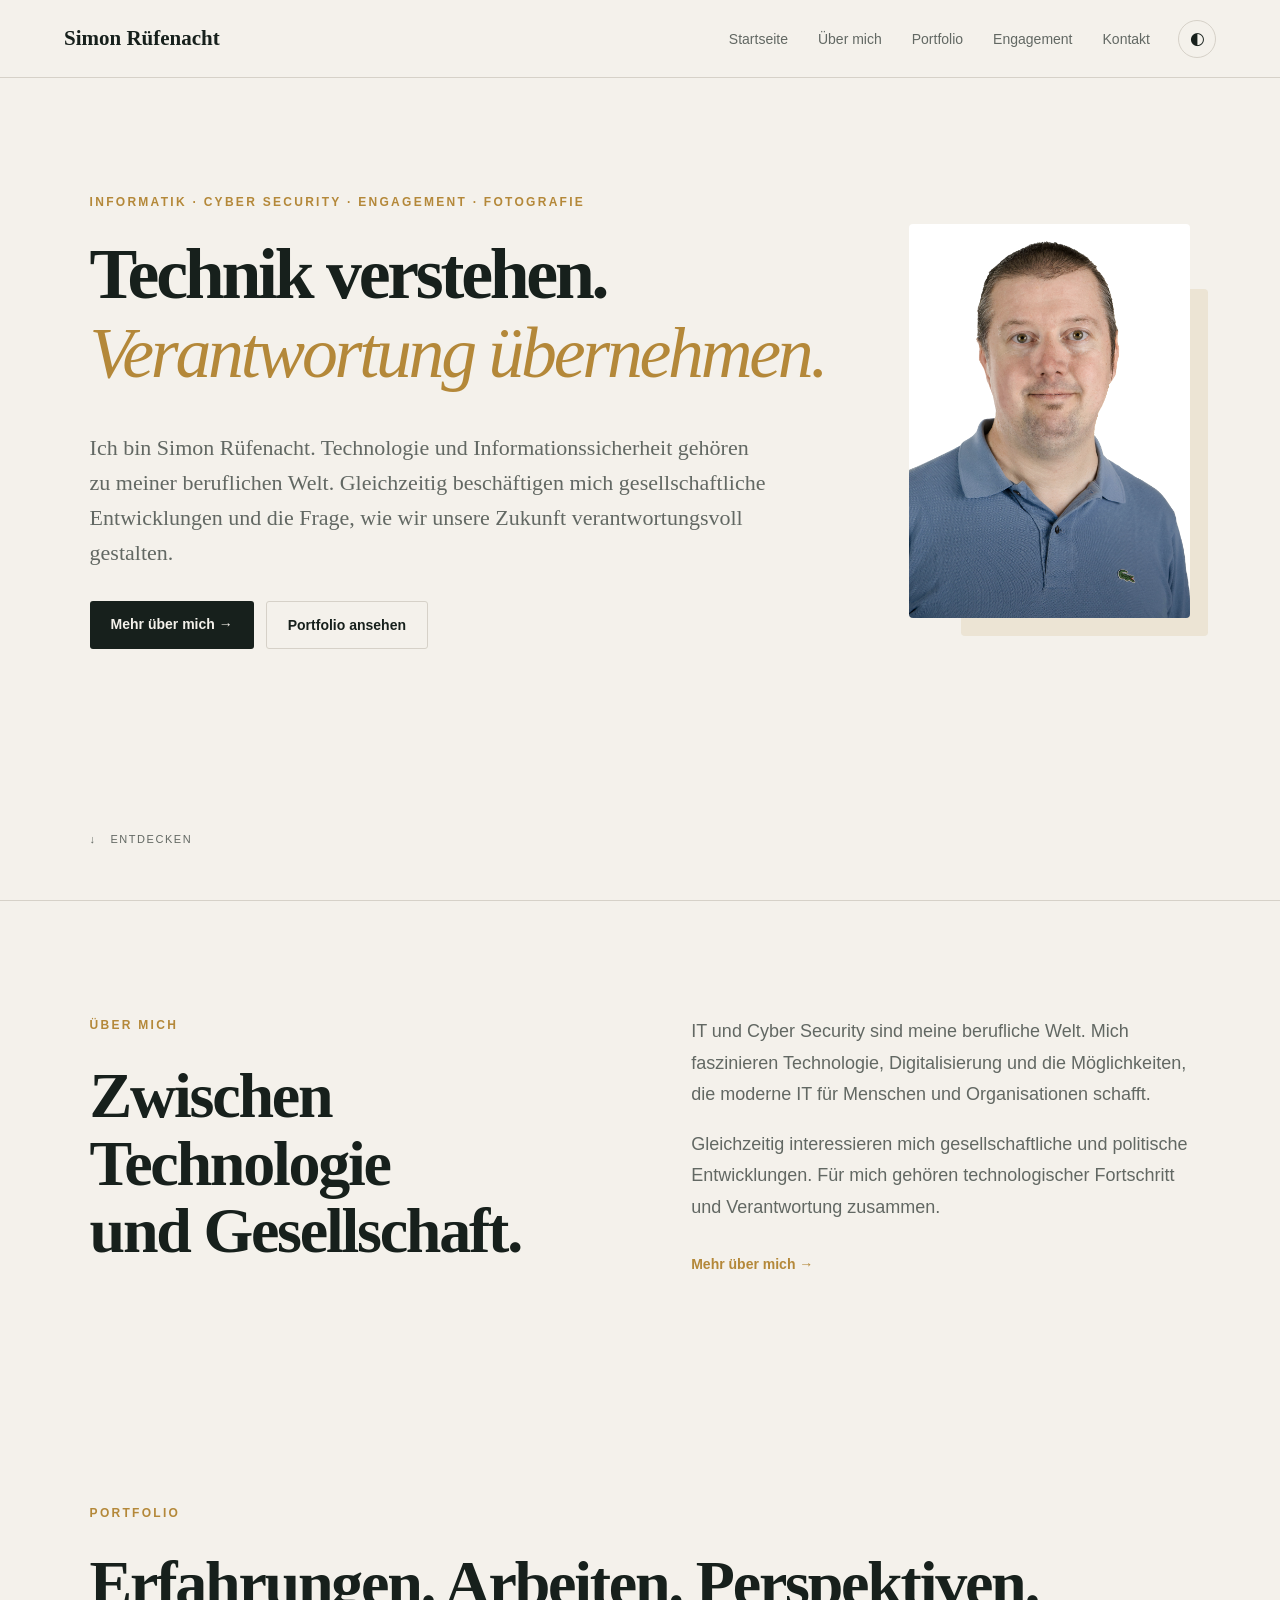
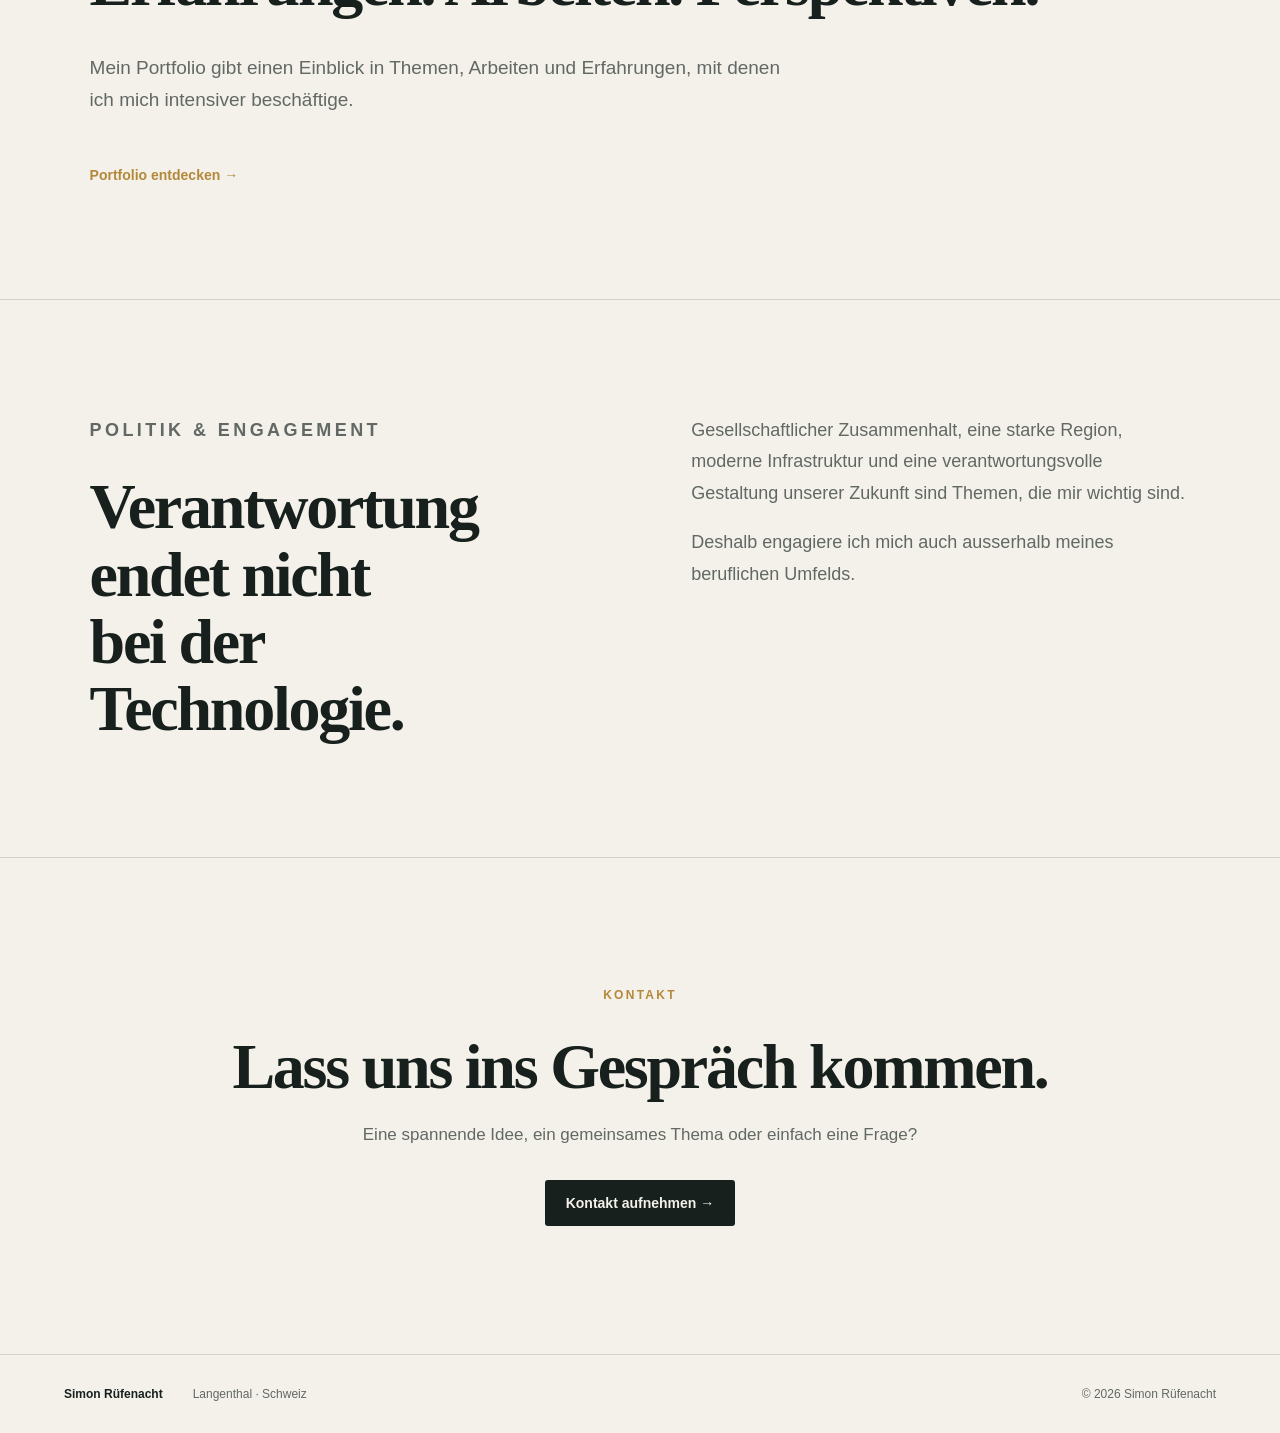
==== commit 5df0330c: "Add base pages and update homepage" ====
--- a/index.html
+++ b/index.html
@@ -3,436 +3,416 @@
 
 <head>
     <meta charset="UTF-8">
-    <meta name="viewport" content="width=device-width, initial-scale=1.0">
-
-    <title>Simon Rüfenacht</title>
+
+    <meta
+        name="viewport"
+        content="width=device-width, initial-scale=1.0"
+    >
+
+    <title>Simon Rüfenacht | Informatik, Cyber Security & Engagement</title>
 
     <meta
         name="description"
-        content="Persönliche Webseite von Simon Rüfenacht – Informatik, Cyber Security, Projekte und Engagement."
+        content="Persönliche Webseite von Simon Rüfenacht aus Langenthal. Informatik, Cyber Security, Technologie und gesellschaftliches Engagement."
     >
 
     <link rel="stylesheet" href="./assets/css/style.css">
 </head>
 
+
 <body>
 
-    <!-- HEADER -->
-
-    <header class="site-header">
-
-        <a class="brand" href="./">
-            Simon Rüfenacht
-        </a>
-
-        <nav class="desktop-nav" aria-label="Hauptnavigation">
-            <a href="#about">Über mich</a>
-            <a href="#areas">Themen</a>
-            <a href="#projects">Projekte</a>
-            <a href="#engagement">Engagement</a>
-            <a href="#contact">Kontakt</a>
-        </nav>
-
-        <div class="header-actions">
-
-            <button
-                id="theme-toggle"
-                class="icon-button"
-                type="button"
-                aria-label="Farbschema wechseln"
-            >
-                ◐
-            </button>
-
-            <button
-                id="menu-toggle"
-                class="menu-button"
-                type="button"
-                aria-label="Navigation öffnen"
-                aria-expanded="false"
-            >
-                ☰
-            </button>
-
-        </div>
-
-    </header>
-
-
-    <!-- MOBILE NAVIGATION -->
+
+<!-- ==========================================
+     HEADER
+=========================================== -->
+
+<header class="site-header">
+
+    <a
+        class="brand"
+        href="./index.html"
+        aria-label="Simon Rüfenacht – Startseite"
+    >
+        Simon Rüfenacht
+    </a>
+
 
     <nav
-        id="mobile-menu"
-        class="mobile-menu"
-        aria-label="Mobile Navigation"
-    >
-        <a href="#about">Über mich</a>
-        <a href="#areas">Themen</a>
-        <a href="#projects">Projekte</a>
-        <a href="#engagement">Engagement</a>
-        <a href="#contact">Kontakt</a>
+        class="desktop-nav"
+        aria-label="Hauptnavigation"
+    >
+        <a href="./index.html">
+            Startseite
+        </a>
+
+        <a href="./ueber-mich.html">
+            Über mich
+        </a>
+
+        <a href="./portfolio.html">
+            Portfolio
+        </a>
+
+        <a href="#engagement">
+            Engagement
+        </a>
+
+        <a href="./kontakt.html">
+            Kontakt
+        </a>
     </nav>
 
 
-    <main>
-
-        <!-- HERO -->
-
-        <section class="hero">
-
-            <div class="hero-layout">
-
-                <div class="hero-content">
-
-                    <p class="eyebrow">
-                        INFORMATIK · CYBER SECURITY · ENGAGEMENT · FOTOGRAFIE
-                    </p>
-
-                    <h1>
-                        Technik verstehen.
-                        <span>Verantwortung übernehmen.</span>
-                    </h1>
-
-                    <p class="hero-text">
-                        Ich bin Simon Rüfenacht. Mich begeistert, wie
-                        Technologie unser Leben besser machen kann und
-                        wie wir gleichzeitig Verantwortung für unsere
-                        Gesellschaft übernehmen.
-                    </p>
-
-                    <div class="hero-actions">
-
-                        <a
-                            class="button button-primary"
-                            href="#about"
-                        >
-                            Mehr über mich →
-                        </a>
-
-                        <a
-                            class="button button-secondary"
-                            href="#projects"
-                        >
-                            Meine Projekte
-                        </a>
-
-                    </div>
-
-                </div>
-
-
-                <div class="hero-image">
-
-                    <div class="portrait-frame">
-
-                        <img
-                            src="./assets/images/IMG_0602.JPG"
-                            alt="Portrait"
-                        >
-
-                    </div>
-
-                </div>
-
-            </div>
-
-
-            <a class="scroll-hint" href="#about">
-                ↓ &nbsp; ENTDECKEN
-            </a>
-
-        </section>
-
-
-        <!-- ÜBER MICH -->
-
-        <section id="about" class="section about">
-
-            <div>
-
-                <p class="eyebrow">
-                    ÜBER MICH
-                </p>
-
-                <h2>
-                    Zwischen Technologie<br>
-                    und Gesellschaft.
-                </h2>
-
-            </div>
-
-
-            <div class="about-text">
-
-                <p>
-                    IT und Cyber Security sind meine berufliche Welt.
-                    Daneben interessieren mich gesellschaftliche,
-                    politische und technologische Entwicklungen und
-                    die Frage, wie wir unsere Zukunft sinnvoll
-                    gestalten.
-                </p>
-
-                <p>
-                    Diese Webseite ist der Ort, an dem meine
-                    beruflichen Interessen, persönlichen Projekte
-                    und mein Engagement zusammenkommen.
-                </p>
-
-                <a class="text-link" href="#">
+    <div class="header-actions">
+
+        <button
+            id="theme-toggle"
+            class="icon-button"
+            type="button"
+            aria-label="Farbschema wechseln"
+        >
+            ◐
+        </button>
+
+
+        <button
+            id="menu-toggle"
+            class="menu-button"
+            type="button"
+            aria-label="Navigation öffnen"
+            aria-expanded="false"
+        >
+            ☰
+        </button>
+
+    </div>
+
+</header>
+
+
+
+<!-- ==========================================
+     MOBILE NAVIGATION
+=========================================== -->
+
+<nav
+    id="mobile-menu"
+    class="mobile-menu"
+    aria-label="Mobile Navigation"
+>
+
+    <a href="./index.html">
+        Startseite
+    </a>
+
+    <a href="./ueber-mich.html">
+        Über mich
+    </a>
+
+    <a href="./portfolio.html">
+        Portfolio
+    </a>
+
+    <a href="#engagement">
+        Engagement
+    </a>
+
+    <a href="./kontakt.html">
+        Kontakt
+    </a>
+
+</nav>
+
+
+
+<main>
+
+
+<!-- ==========================================
+     HERO
+=========================================== -->
+
+<section class="hero">
+
+    <div class="hero-layout">
+
+
+        <div class="hero-content">
+
+            <p class="eyebrow">
+                INFORMATIK · CYBER SECURITY · ENGAGEMENT · FOTOGRAFIE
+            </p>
+
+
+            <h1>
+                Technik verstehen.
+                <span>Verantwortung übernehmen.</span>
+            </h1>
+
+
+            <p class="hero-text">
+                Ich bin Simon Rüfenacht. Technologie und
+                Informationssicherheit gehören zu meiner
+                beruflichen Welt. Gleichzeitig beschäftigen
+                mich gesellschaftliche Entwicklungen und die
+                Frage, wie wir unsere Zukunft verantwortungsvoll
+                gestalten.
+            </p>
+
+
+            <div class="hero-actions">
+
+                <a
+                    class="button button-primary"
+                    href="./ueber-mich.html"
+                >
                     Mehr über mich →
                 </a>
 
+
+                <a
+                    class="button button-secondary"
+                    href="./portfolio.html"
+                >
+                    Portfolio ansehen
+                </a>
+
             </div>
 
-        </section>
-
-
-        <!-- THEMEN -->
-
-        <section id="areas" class="section areas">
-
-            <p class="eyebrow">
-                WAS MICH BESCHÄFTIGT
-            </p>
-
-            <div class="cards">
-
-                <article class="card">
-
-                    <span class="number">01</span>
-
-                    <div class="card-icon">
-                        ⌘
-                    </div>
-
-                    <h3>
-                        IT &amp; Cyber Security
-                    </h3>
-
-                    <p>
-                        Infrastruktur, Informationssicherheit,
-                        Linux, Networking und moderne IT-Systeme.
-                    </p>
-
-                    <a href="#">
-                        Entdecken →
-                    </a>
-
-                </article>
-
-
-                <article class="card">
-
-                    <span class="number">02</span>
-
-                    <div class="card-icon">
-                        ◇
-                    </div>
-
-                    <h3>
-                        Projekte &amp; Homelab
-                    </h3>
-
-                    <p>
-                        Self-Hosting, Docker, Kubernetes,
-                        Automatisierung und neue Technologien.
-                    </p>
-
-                    <a href="#projects">
-                        Projekte ansehen →
-                    </a>
-
-                </article>
-
-
-                <article class="card">
-
-                    <span class="number">03</span>
-
-                    <div class="card-icon">
-                        ◎
-                    </div>
-
-                    <h3>
-                        Politik &amp; Engagement
-                    </h3>
-
-                    <p>
-                        Gesellschaftliche Verantwortung und
-                        Engagement für eine zukunftsfähige Region.
-                    </p>
-
-                    <a href="#engagement">
-                        Mein Engagement →
-                    </a>
-
-                </article>
-
-
-                <article class="card">
-
-                    <span class="number">04</span>
-
-                    <div class="card-icon">
-                        ◉
-                    </div>
-
-                    <h3>
-                        Fotografie
-                    </h3>
-
-                    <p>
-                        Momente, Perspektiven und Geschichten,
-                        festgehalten mit der Kamera.
-                    </p>
-
-                    <a href="#">
-                        Fotografie →
-                    </a>
-
-                </article>
+        </div>
+
+
+
+        <div class="hero-image">
+
+            <div class="portrait-frame">
+
+                <img
+                    src="./assets/images/IMG_0602.JPG"
+                    alt="Portrait von Simon Rüfenacht"
+                >
 
             </div>
 
-        </section>
-
-
-        <!-- PROJEKTE -->
-
-        <section
-            id="projects"
-            class="section feature-section"
+        </div>
+
+
+    </div>
+
+
+    <a
+        class="scroll-hint"
+        href="#about"
+    >
+        ↓ &nbsp; ENTDECKEN
+    </a>
+
+</section>
+
+
+
+<!-- ==========================================
+     ÜBER MICH
+=========================================== -->
+
+<section
+    id="about"
+    class="section about"
+>
+
+    <div>
+
+        <p class="eyebrow">
+            ÜBER MICH
+        </p>
+
+
+        <h2>
+            Zwischen Technologie<br>
+            und Gesellschaft.
+        </h2>
+
+    </div>
+
+
+
+    <div class="about-text">
+
+        <p>
+            IT und Cyber Security sind meine berufliche Welt.
+            Mich faszinieren Technologie, Digitalisierung und
+            die Möglichkeiten, die moderne IT für Menschen und
+            Organisationen schafft.
+        </p>
+
+
+        <p>
+            Gleichzeitig interessieren mich gesellschaftliche
+            und politische Entwicklungen. Für mich gehören
+            technologischer Fortschritt und Verantwortung
+            zusammen.
+        </p>
+
+
+        <a
+            class="text-link"
+            href="./ueber-mich.html"
         >
-
-            <p class="eyebrow">
-                PROJEKTE
-            </p>
-
-            <h2>
-                Lernen durch Machen.
-            </h2>
-
-            <p class="feature-intro">
-                Neue Technologien verstehe ich am liebsten,
-                indem ich sie selbst ausprobiere. Mein Homelab
-                bietet dafür den idealen Spielplatz.
-            </p>
-
-            <div class="project-tags">
-
-                <span>Docker</span>
-                <span>Kubernetes</span>
-                <span>Linux</span>
-                <span>Networking</span>
-                <span>Self-Hosting</span>
-                <span>Cyber Security</span>
-
-            </div>
-
-            <a class="text-link" href="#">
-                Meine Projekte entdecken →
-            </a>
-
-        </section>
-
-
-        <!-- ENGAGEMENT -->
-
-        <section
-            id="engagement"
-            class="section engagement"
-        >
-
-            <div>
-
-                <p class="eyebrow">
-                    POLITIK &amp; ENGAGEMENT
-                </p>
-
-                <h2>
-                    Verantwortung endet nicht<br>
-                    bei der Technologie.
-                </h2>
-
-            </div>
-
-
-            <div>
-
-                <p>
-                    Gesellschaftlicher Zusammenhalt,
-                    eine starke Region, moderne Infrastruktur
-                    und verantwortungsvolle Politik sind Themen,
-                    die mir wichtig sind.
-                </p>
-
-                <p>
-                    Deshalb engagiere ich mich auch ausserhalb
-                    meines beruflichen Umfelds.
-                </p>
-
-                <a class="text-link" href="#">
-                    Mehr zu meinem Engagement →
-                </a>
-
-            </div>
-
-        </section>
-
-
-        <!-- KONTAKT -->
-
-        <section
-            id="contact"
-            class="contact"
-        >
-
-            <p class="eyebrow">
-                KONTAKT
-            </p>
-
-            <h2>
-                Lass uns ins Gespräch kommen.
-            </h2>
-
-            <p>
-                Eine spannende Idee, ein gemeinsames Thema
-                oder einfach eine Frage?
-            </p>
-
-            <a
-                class="button button-primary"
-                href="mailto:DEINE-EMAIL-ADRESSE"
-            >
-                Kontakt aufnehmen →
-            </a>
-
-        </section>
-
-    </main>
-
-
-    <!-- FOOTER -->
-
-    <footer>
-
-        <div>
-            <strong>Simon Rüfenacht</strong>
-        </div>
-
-        <div>
-            Langenthal · Schweiz
-        </div>
-
-        <div class="copyright">
-            © <span id="year"></span> Simon Rüfenacht
-        </div>
-
-    </footer>
-
-
-    <script src="./assets/js/main.js"></script>
+            Mehr über mich →
+        </a>
+
+    </div>
+
+</section>
+
+
+
+<!-- ==========================================
+     PORTFOLIO TEASER
+=========================================== -->
+
+<section class="section feature-section">
+
+    <p class="eyebrow">
+        PORTFOLIO
+    </p>
+
+
+    <h2>
+        Erfahrungen.
+        Arbeiten. Perspektiven.
+    </h2>
+
+
+    <p class="feature-intro">
+        Mein Portfolio gibt einen Einblick in Themen,
+        Arbeiten und Erfahrungen, mit denen ich mich
+        intensiver beschäftige.
+    </p>
+
+
+    <a
+        class="text-link"
+        href="./portfolio.html"
+    >
+        Portfolio entdecken →
+    </a>
+
+</section>
+
+
+
+<!-- ==========================================
+     ENGAGEMENT
+=========================================== -->
+
+<section
+    id="engagement"
+    class="section engagement"
+>
+
+    <div>
+
+        <p class="eyebrow">
+            POLITIK &amp; ENGAGEMENT
+        </p>
+
+
+        <h2>
+            Verantwortung endet nicht<br>
+            bei der Technologie.
+        </h2>
+
+    </div>
+
+
+    <div>
+
+        <p>
+            Gesellschaftlicher Zusammenhalt, eine starke
+            Region, moderne Infrastruktur und eine
+            verantwortungsvolle Gestaltung unserer Zukunft
+            sind Themen, die mir wichtig sind.
+        </p>
+
+
+        <p>
+            Deshalb engagiere ich mich auch ausserhalb
+            meines beruflichen Umfelds.
+        </p>
+
+    </div>
+
+</section>
+
+
+
+<!-- ==========================================
+     KONTAKT
+=========================================== -->
+
+<section class="contact">
+
+    <p class="eyebrow">
+        KONTAKT
+    </p>
+
+
+    <h2>
+        Lass uns ins Gespräch kommen.
+    </h2>
+
+
+    <p>
+        Eine spannende Idee, ein gemeinsames Thema
+        oder einfach eine Frage?
+    </p>
+
+
+    <a
+        class="button button-primary"
+        href="./kontakt.html"
+    >
+        Kontakt aufnehmen →
+    </a>
+
+</section>
+
+
+</main>
+
+
+
+<!-- ==========================================
+     FOOTER
+=========================================== -->
+
+<footer>
+
+    <div>
+        <strong>
+            Simon Rüfenacht
+        </strong>
+    </div>
+
+
+    <div>
+        Langenthal · Schweiz
+    </div>
+
+
+    <div class="copyright">
+        © <span id="year"></span> Simon Rüfenacht
+    </div>
+
+</footer>
+
+
+
+<script src="./assets/js/main.js"></script>
+
 
 </body>
 
-</html>+</html>
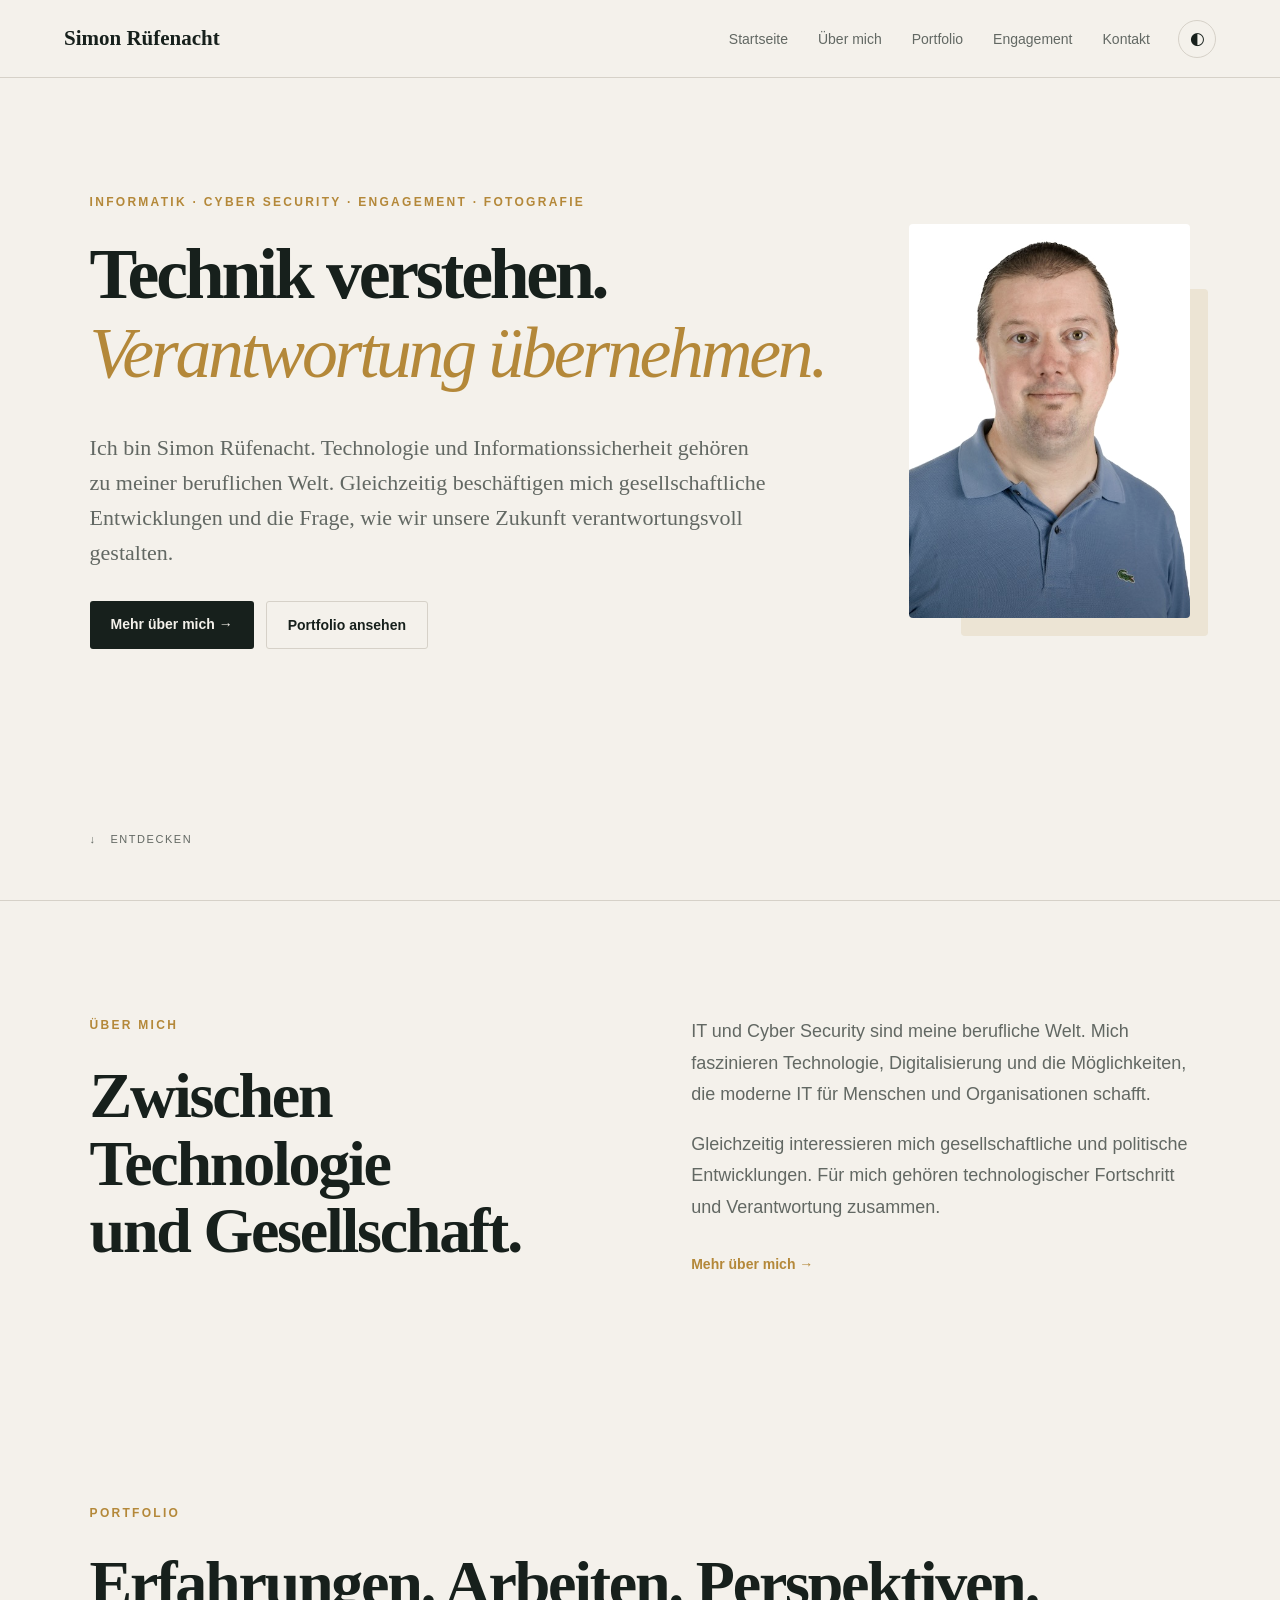
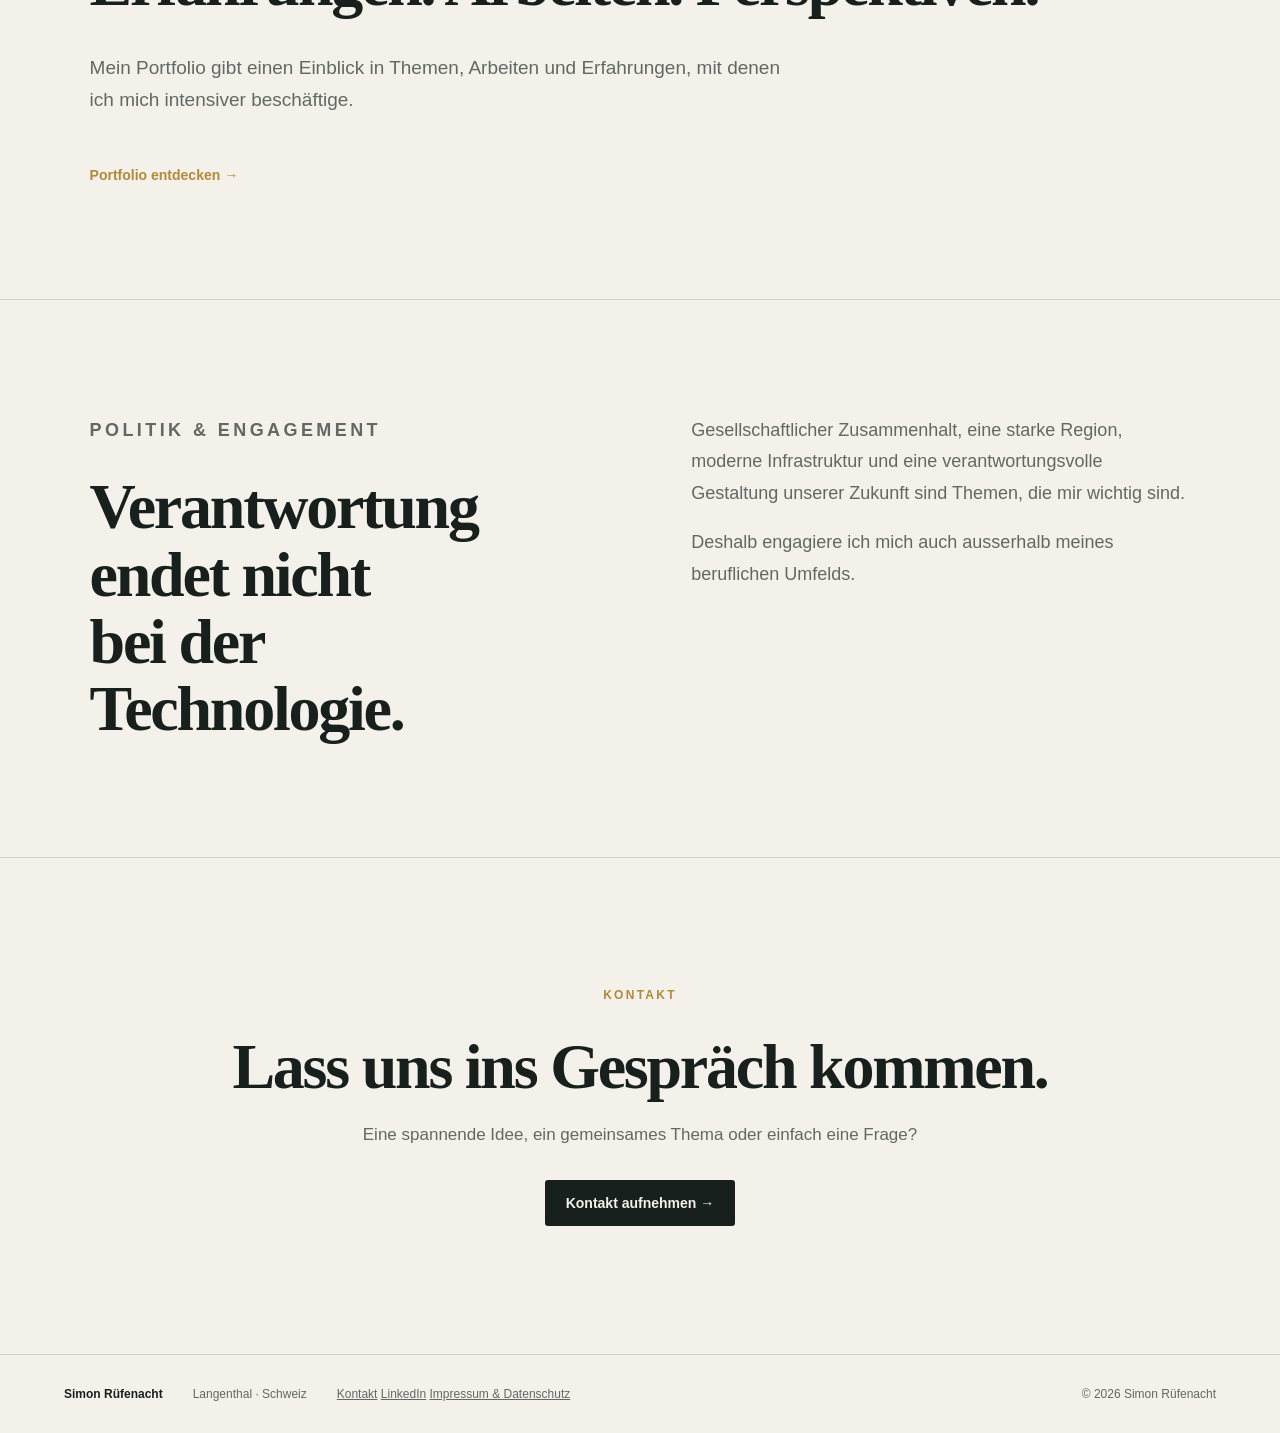
==== commit 0c5127b9: "Release website v1.2" ====
--- a/index.html
+++ b/index.html
@@ -1,418 +1,34 @@
 <!DOCTYPE html>
-<html lang="de">
-
-<head>
-    <meta charset="UTF-8">
-
-    <meta
-        name="viewport"
-        content="width=device-width, initial-scale=1.0"
-    >
-
-    <title>Simon Rüfenacht | Informatik, Cyber Security & Engagement</title>
-
-    <meta
-        name="description"
-        content="Persönliche Webseite von Simon Rüfenacht aus Langenthal. Informatik, Cyber Security, Technologie und gesellschaftliches Engagement."
-    >
-
-    <link rel="stylesheet" href="./assets/css/style.css">
-</head>
-
-
-<body>
-
-
-<!-- ==========================================
-     HEADER
-=========================================== -->
-
-<header class="site-header">
-
-    <a
-        class="brand"
-        href="./index.html"
-        aria-label="Simon Rüfenacht – Startseite"
-    >
-        Simon Rüfenacht
-    </a>
-
-
-    <nav
-        class="desktop-nav"
-        aria-label="Hauptnavigation"
-    >
-        <a href="./index.html">
-            Startseite
-        </a>
-
-        <a href="./ueber-mich.html">
-            Über mich
-        </a>
-
-        <a href="./portfolio.html">
-            Portfolio
-        </a>
-
-        <a href="#engagement">
-            Engagement
-        </a>
-
-        <a href="./kontakt.html">
-            Kontakt
-        </a>
-    </nav>
-
-
-    <div class="header-actions">
-
-        <button
-            id="theme-toggle"
-            class="icon-button"
-            type="button"
-            aria-label="Farbschema wechseln"
-        >
-            ◐
-        </button>
-
-
-        <button
-            id="menu-toggle"
-            class="menu-button"
-            type="button"
-            aria-label="Navigation öffnen"
-            aria-expanded="false"
-        >
-            ☰
-        </button>
-
-    </div>
-
+<html lang="de"><head><meta charset="UTF-8">
+<meta name="viewport" content="width=device-width, initial-scale=1.0">
+<title>Simon Rüfenacht | Informatik, Cyber Security & Engagement</title>
+<meta name="description" content="Persönliche Webseite von Simon Rüfenacht aus Langenthal. Informatik, Cyber Security, Technologie und gesellschaftliches Engagement.">
+<link rel="canonical" href="https://ruefenacht.net/">
+<meta property="og:type" content="website">
+<meta property="og:locale" content="de_CH">
+<meta property="og:title" content="Simon Rüfenacht | Informatik, Cyber Security & Engagement">
+<meta property="og:description" content="Persönliche Webseite von Simon Rüfenacht aus Langenthal. Informatik, Cyber Security, Technologie und gesellschaftliches Engagement.">
+<meta property="og:url" content="https://ruefenacht.net/">
+<meta property="og:site_name" content="Simon Rüfenacht">
+<meta property="og:image" content="https://ruefenacht.net/assets/images/IMG_0602.JPG">
+<link rel="stylesheet" href="./assets/css/style.css"></head><body><header class="site-header">
+<a class="brand" href="./index.html">Simon Rüfenacht</a>
+<nav class="desktop-nav" aria-label="Hauptnavigation"><a href="./index.html">Startseite</a><a href="./ueber-mich.html">Über mich</a><a href="./portfolio.html">Portfolio</a><a href="./index.html#engagement">Engagement</a><a href="./kontakt.html">Kontakt</a></nav>
+<div class="header-actions"><button id="theme-toggle" class="icon-button" type="button" aria-label="Farbschema wechseln">◐</button><button id="menu-toggle" class="menu-button" type="button" aria-label="Navigation öffnen" aria-expanded="false">☰</button></div>
 </header>
-
-
-
-<!-- ==========================================
-     MOBILE NAVIGATION
-=========================================== -->
-
-<nav
-    id="mobile-menu"
-    class="mobile-menu"
-    aria-label="Mobile Navigation"
->
-
-    <a href="./index.html">
-        Startseite
-    </a>
-
-    <a href="./ueber-mich.html">
-        Über mich
-    </a>
-
-    <a href="./portfolio.html">
-        Portfolio
-    </a>
-
-    <a href="#engagement">
-        Engagement
-    </a>
-
-    <a href="./kontakt.html">
-        Kontakt
-    </a>
-
-</nav>
-
-
-
-<main>
-
-
-<!-- ==========================================
-     HERO
-=========================================== -->
-
-<section class="hero">
-
-    <div class="hero-layout">
-
-
-        <div class="hero-content">
-
-            <p class="eyebrow">
-                INFORMATIK · CYBER SECURITY · ENGAGEMENT · FOTOGRAFIE
-            </p>
-
-
-            <h1>
-                Technik verstehen.
-                <span>Verantwortung übernehmen.</span>
-            </h1>
-
-
-            <p class="hero-text">
-                Ich bin Simon Rüfenacht. Technologie und
-                Informationssicherheit gehören zu meiner
-                beruflichen Welt. Gleichzeitig beschäftigen
-                mich gesellschaftliche Entwicklungen und die
-                Frage, wie wir unsere Zukunft verantwortungsvoll
-                gestalten.
-            </p>
-
-
-            <div class="hero-actions">
-
-                <a
-                    class="button button-primary"
-                    href="./ueber-mich.html"
-                >
-                    Mehr über mich →
-                </a>
-
-
-                <a
-                    class="button button-secondary"
-                    href="./portfolio.html"
-                >
-                    Portfolio ansehen
-                </a>
-
-            </div>
-
-        </div>
-
-
-
-        <div class="hero-image">
-
-            <div class="portrait-frame">
-
-                <img
-                    src="./assets/images/IMG_0602.JPG"
-                    alt="Portrait von Simon Rüfenacht"
-                >
-
-            </div>
-
-        </div>
-
-
-    </div>
-
-
-    <a
-        class="scroll-hint"
-        href="#about"
-    >
-        ↓ &nbsp; ENTDECKEN
-    </a>
-
-</section>
-
-
-
-<!-- ==========================================
-     ÜBER MICH
-=========================================== -->
-
-<section
-    id="about"
-    class="section about"
->
-
-    <div>
-
-        <p class="eyebrow">
-            ÜBER MICH
-        </p>
-
-
-        <h2>
-            Zwischen Technologie<br>
-            und Gesellschaft.
-        </h2>
-
-    </div>
-
-
-
-    <div class="about-text">
-
-        <p>
-            IT und Cyber Security sind meine berufliche Welt.
-            Mich faszinieren Technologie, Digitalisierung und
-            die Möglichkeiten, die moderne IT für Menschen und
-            Organisationen schafft.
-        </p>
-
-
-        <p>
-            Gleichzeitig interessieren mich gesellschaftliche
-            und politische Entwicklungen. Für mich gehören
-            technologischer Fortschritt und Verantwortung
-            zusammen.
-        </p>
-
-
-        <a
-            class="text-link"
-            href="./ueber-mich.html"
-        >
-            Mehr über mich →
-        </a>
-
-    </div>
-
-</section>
-
-
-
-<!-- ==========================================
-     PORTFOLIO TEASER
-=========================================== -->
-
-<section class="section feature-section">
-
-    <p class="eyebrow">
-        PORTFOLIO
-    </p>
-
-
-    <h2>
-        Erfahrungen.
-        Arbeiten. Perspektiven.
-    </h2>
-
-
-    <p class="feature-intro">
-        Mein Portfolio gibt einen Einblick in Themen,
-        Arbeiten und Erfahrungen, mit denen ich mich
-        intensiver beschäftige.
-    </p>
-
-
-    <a
-        class="text-link"
-        href="./portfolio.html"
-    >
-        Portfolio entdecken →
-    </a>
-
-</section>
-
-
-
-<!-- ==========================================
-     ENGAGEMENT
-=========================================== -->
-
-<section
-    id="engagement"
-    class="section engagement"
->
-
-    <div>
-
-        <p class="eyebrow">
-            POLITIK &amp; ENGAGEMENT
-        </p>
-
-
-        <h2>
-            Verantwortung endet nicht<br>
-            bei der Technologie.
-        </h2>
-
-    </div>
-
-
-    <div>
-
-        <p>
-            Gesellschaftlicher Zusammenhalt, eine starke
-            Region, moderne Infrastruktur und eine
-            verantwortungsvolle Gestaltung unserer Zukunft
-            sind Themen, die mir wichtig sind.
-        </p>
-
-
-        <p>
-            Deshalb engagiere ich mich auch ausserhalb
-            meines beruflichen Umfelds.
-        </p>
-
-    </div>
-
-</section>
-
-
-
-<!-- ==========================================
-     KONTAKT
-=========================================== -->
-
-<section class="contact">
-
-    <p class="eyebrow">
-        KONTAKT
-    </p>
-
-
-    <h2>
-        Lass uns ins Gespräch kommen.
-    </h2>
-
-
-    <p>
-        Eine spannende Idee, ein gemeinsames Thema
-        oder einfach eine Frage?
-    </p>
-
-
-    <a
-        class="button button-primary"
-        href="./kontakt.html"
-    >
-        Kontakt aufnehmen →
-    </a>
-
-</section>
-
-
-</main>
-
-
-
-<!-- ==========================================
-     FOOTER
-=========================================== -->
-
-<footer>
-
-    <div>
-        <strong>
-            Simon Rüfenacht
-        </strong>
-    </div>
-
-
-    <div>
-        Langenthal · Schweiz
-    </div>
-
-
-    <div class="copyright">
-        © <span id="year"></span> Simon Rüfenacht
-    </div>
-
-</footer>
-
-
-
-<script src="./assets/js/main.js"></script>
-
-
-</body>
-
-</html>
+<nav id="mobile-menu" class="mobile-menu" aria-label="Mobile Navigation"><a href="./index.html">Startseite</a><a href="./ueber-mich.html">Über mich</a><a href="./portfolio.html">Portfolio</a><a href="./index.html#engagement">Engagement</a><a href="./kontakt.html">Kontakt</a></nav><main>
+<section class="hero"><div class="hero-layout"><div class="hero-content"><p class="eyebrow">INFORMATIK · CYBER SECURITY · ENGAGEMENT · FOTOGRAFIE</p><h1>Technik verstehen. <span>Verantwortung übernehmen.</span></h1><p class="hero-text">Ich bin Simon Rüfenacht. Technologie und Informationssicherheit gehören zu meiner beruflichen Welt. Gleichzeitig beschäftigen mich gesellschaftliche Entwicklungen und die Frage, wie wir unsere Zukunft verantwortungsvoll gestalten.</p><div class="hero-actions"><a class="button button-primary" href="./ueber-mich.html">Mehr über mich →</a><a class="button button-secondary" href="./portfolio.html">Portfolio ansehen</a></div></div><div class="hero-image"><div class="portrait-frame"><img src="./assets/images/IMG_0602.JPG" alt="Portrait von Simon Rüfenacht"></div></div></div><a class="scroll-hint" href="#about">↓ &nbsp; ENTDECKEN</a></section>
+<section id="about" class="section about"><div><p class="eyebrow">ÜBER MICH</p><h2>Zwischen Technologie<br>und Gesellschaft.</h2></div><div class="about-text"><p>IT und Cyber Security sind meine berufliche Welt. Mich faszinieren Technologie, Digitalisierung und die Möglichkeiten, die moderne IT für Menschen und Organisationen schafft.</p><p>Gleichzeitig interessieren mich gesellschaftliche und politische Entwicklungen. Für mich gehören technologischer Fortschritt und Verantwortung zusammen.</p><a class="text-link" href="./ueber-mich.html">Mehr über mich →</a></div></section>
+<section class="section feature-section"><p class="eyebrow">PORTFOLIO</p><h2>Erfahrungen. Arbeiten. Perspektiven.</h2><p class="feature-intro">Mein Portfolio gibt einen Einblick in Themen, Arbeiten und Erfahrungen, mit denen ich mich intensiver beschäftige.</p><a class="text-link" href="./portfolio.html">Portfolio entdecken →</a></section>
+<section id="engagement" class="section engagement"><div><p class="eyebrow">POLITIK &amp; ENGAGEMENT</p><h2>Verantwortung endet nicht<br>bei der Technologie.</h2></div><div><p>Gesellschaftlicher Zusammenhalt, eine starke Region, moderne Infrastruktur und eine verantwortungsvolle Gestaltung unserer Zukunft sind Themen, die mir wichtig sind.</p><p>Deshalb engagiere ich mich auch ausserhalb meines beruflichen Umfelds.</p></div></section>
+<section class="contact"><p class="eyebrow">KONTAKT</p><h2>Lass uns ins Gespräch kommen.</h2><p>Eine spannende Idee, ein gemeinsames Thema oder einfach eine Frage?</p><a class="button button-primary" href="./kontakt.html">Kontakt aufnehmen →</a></section>
+</main><footer>
+  <div><strong>Simon Rüfenacht</strong></div>
+  <div>Langenthal · Schweiz</div>
+  <div class="footer-links">
+    <a href="./kontakt.html">Kontakt</a>
+    <a href="https://www.linkedin.com/in/simon-ruefenacht" target="_blank" rel="noopener noreferrer">LinkedIn</a>
+    <a href="./impressum.html">Impressum &amp; Datenschutz</a>
+  </div>
+  <div class="copyright">© <span id="year"></span> Simon Rüfenacht</div>
+</footer><script src="./assets/js/main.js"></script></body></html>
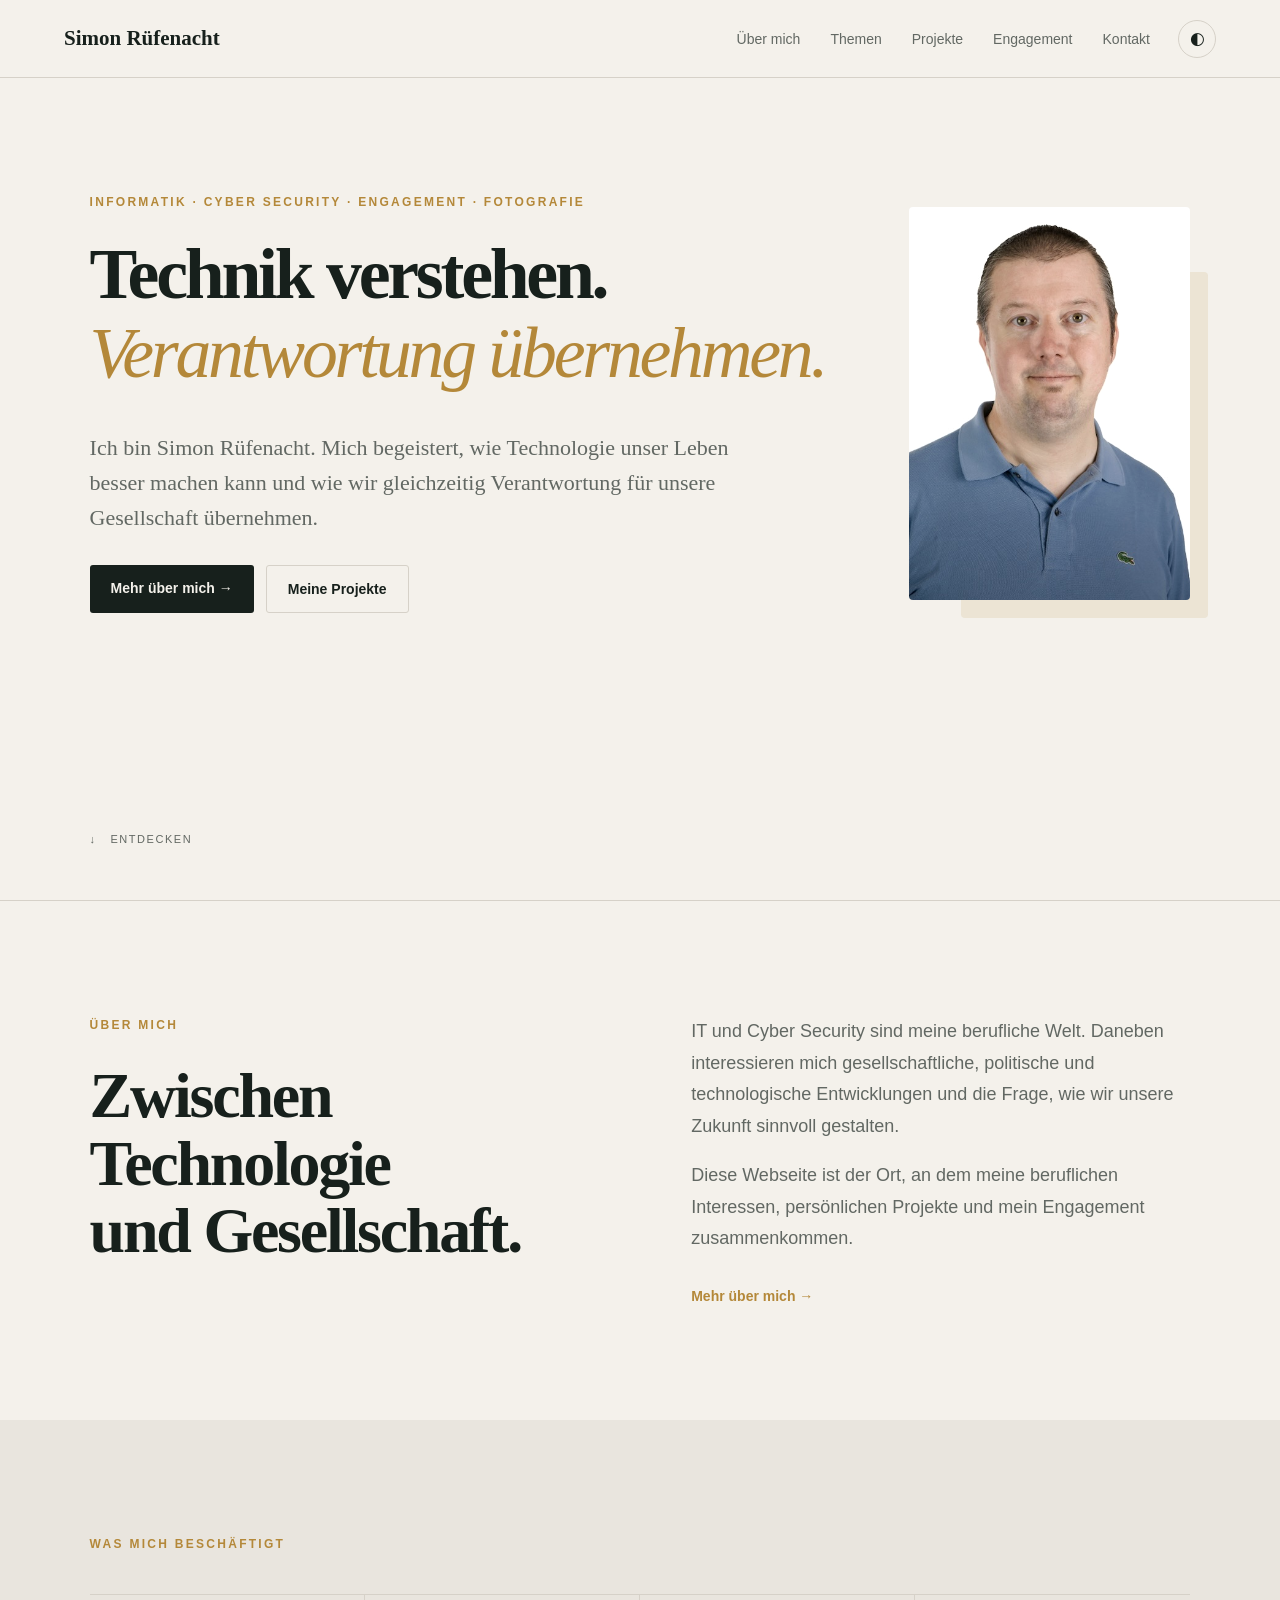
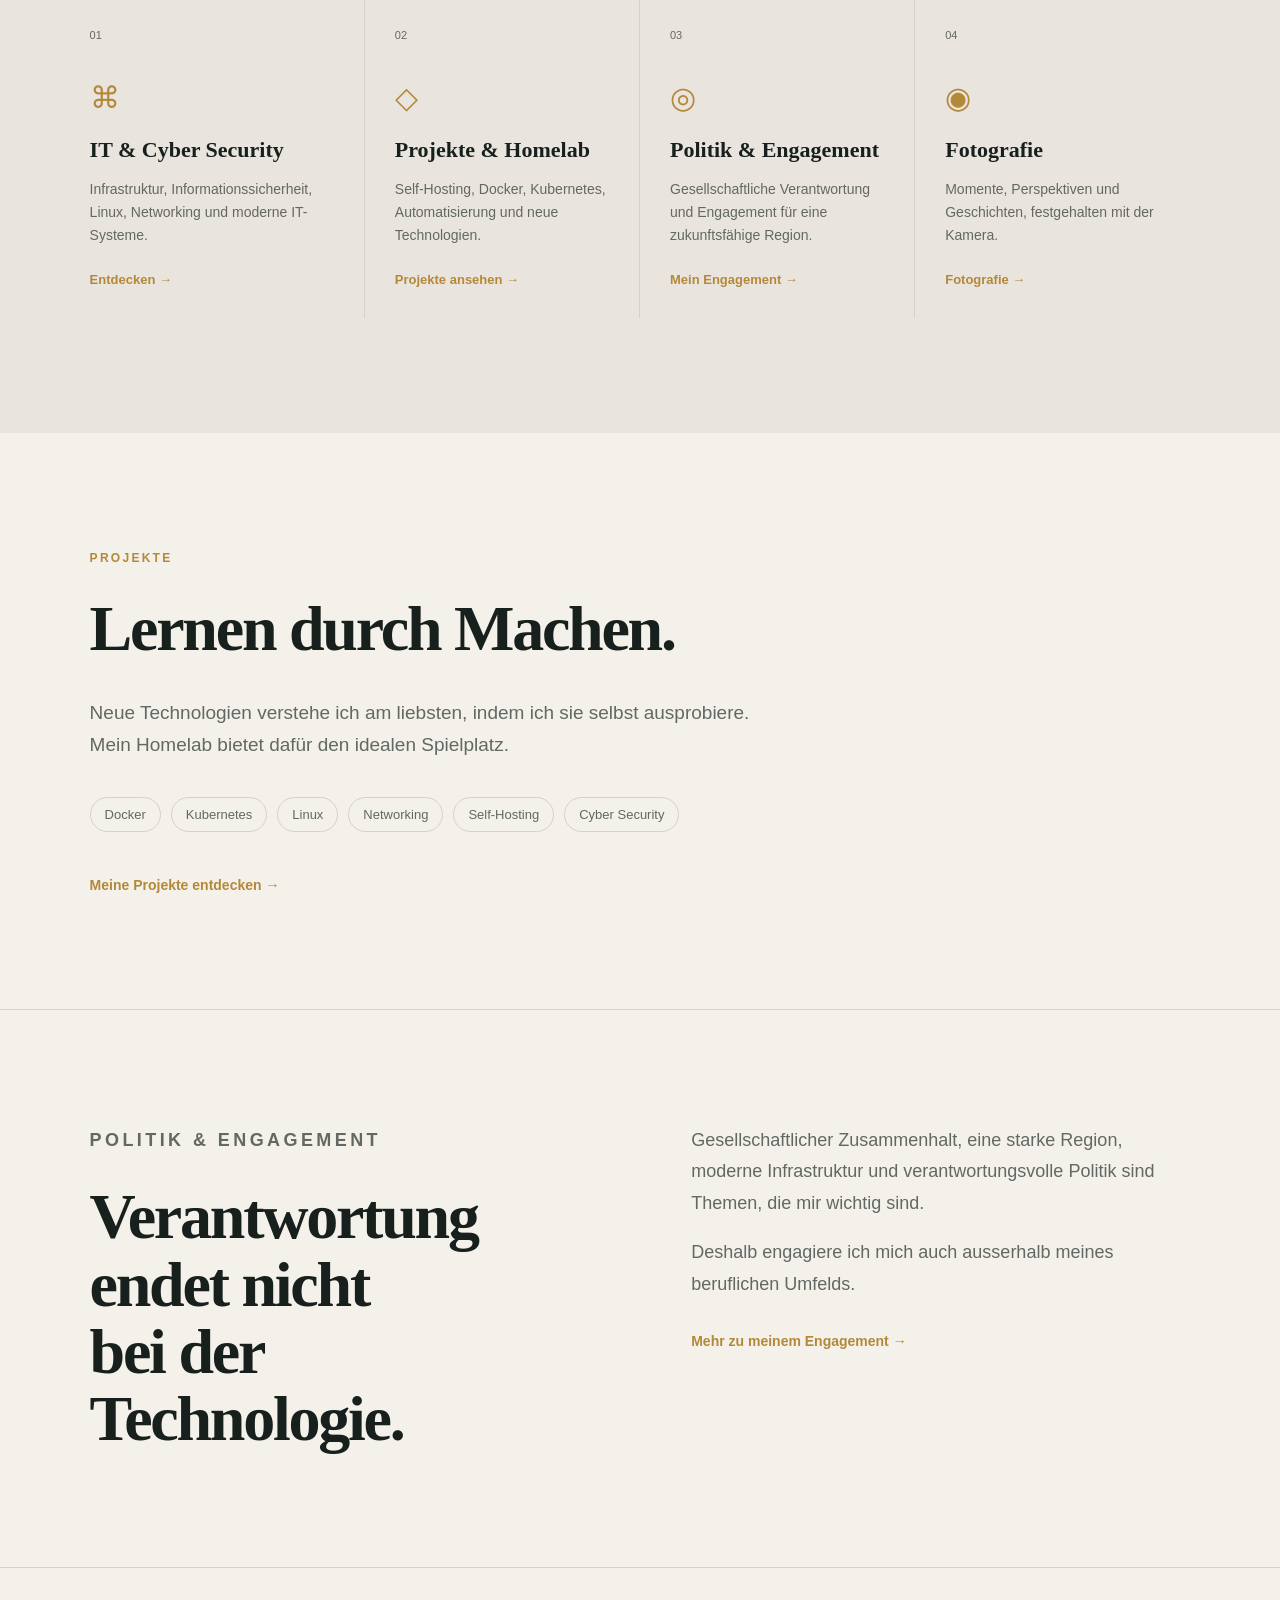
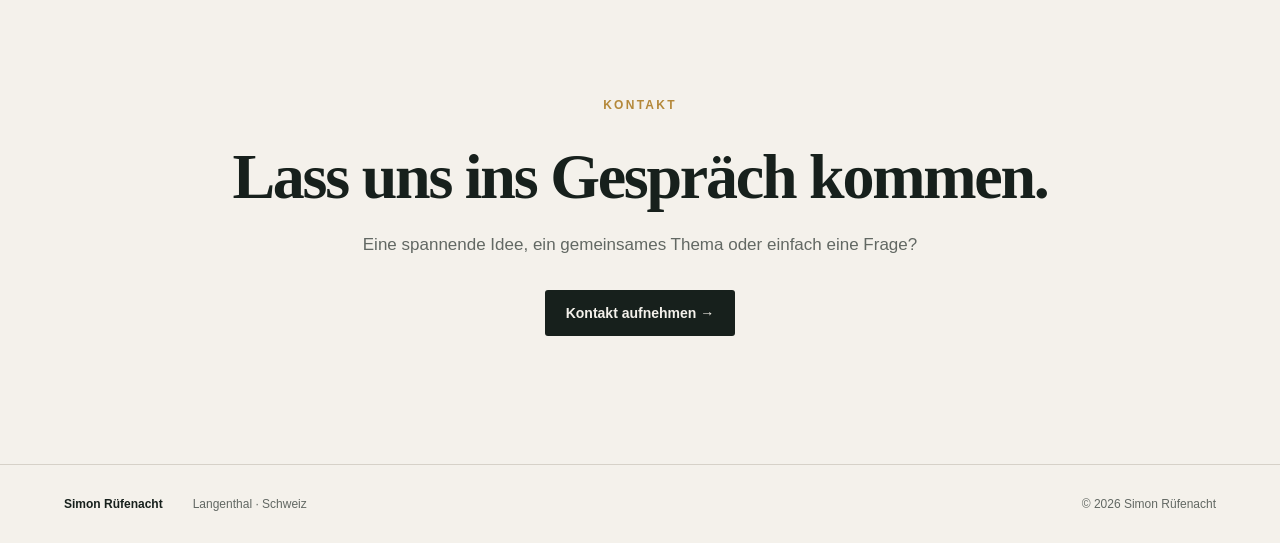
==== commit 77a51a94: "Release website 1.4 Favicon and Sites" ====
--- a/index.html
+++ b/index.html
@@ -1,34 +1,438 @@
 <!DOCTYPE html>
-<html lang="de"><head><meta charset="UTF-8">
-<meta name="viewport" content="width=device-width, initial-scale=1.0">
-<title>Simon Rüfenacht | Informatik, Cyber Security & Engagement</title>
-<meta name="description" content="Persönliche Webseite von Simon Rüfenacht aus Langenthal. Informatik, Cyber Security, Technologie und gesellschaftliches Engagement.">
-<link rel="canonical" href="https://ruefenacht.net/">
-<meta property="og:type" content="website">
-<meta property="og:locale" content="de_CH">
-<meta property="og:title" content="Simon Rüfenacht | Informatik, Cyber Security & Engagement">
-<meta property="og:description" content="Persönliche Webseite von Simon Rüfenacht aus Langenthal. Informatik, Cyber Security, Technologie und gesellschaftliches Engagement.">
-<meta property="og:url" content="https://ruefenacht.net/">
-<meta property="og:site_name" content="Simon Rüfenacht">
-<meta property="og:image" content="https://ruefenacht.net/assets/images/IMG_0602.JPG">
-<link rel="stylesheet" href="./assets/css/style.css"></head><body><header class="site-header">
-<a class="brand" href="./index.html">Simon Rüfenacht</a>
-<nav class="desktop-nav" aria-label="Hauptnavigation"><a href="./index.html">Startseite</a><a href="./ueber-mich.html">Über mich</a><a href="./portfolio.html">Portfolio</a><a href="./index.html#engagement">Engagement</a><a href="./kontakt.html">Kontakt</a></nav>
-<div class="header-actions"><button id="theme-toggle" class="icon-button" type="button" aria-label="Farbschema wechseln">◐</button><button id="menu-toggle" class="menu-button" type="button" aria-label="Navigation öffnen" aria-expanded="false">☰</button></div>
-</header>
-<nav id="mobile-menu" class="mobile-menu" aria-label="Mobile Navigation"><a href="./index.html">Startseite</a><a href="./ueber-mich.html">Über mich</a><a href="./portfolio.html">Portfolio</a><a href="./index.html#engagement">Engagement</a><a href="./kontakt.html">Kontakt</a></nav><main>
-<section class="hero"><div class="hero-layout"><div class="hero-content"><p class="eyebrow">INFORMATIK · CYBER SECURITY · ENGAGEMENT · FOTOGRAFIE</p><h1>Technik verstehen. <span>Verantwortung übernehmen.</span></h1><p class="hero-text">Ich bin Simon Rüfenacht. Technologie und Informationssicherheit gehören zu meiner beruflichen Welt. Gleichzeitig beschäftigen mich gesellschaftliche Entwicklungen und die Frage, wie wir unsere Zukunft verantwortungsvoll gestalten.</p><div class="hero-actions"><a class="button button-primary" href="./ueber-mich.html">Mehr über mich →</a><a class="button button-secondary" href="./portfolio.html">Portfolio ansehen</a></div></div><div class="hero-image"><div class="portrait-frame"><img src="./assets/images/IMG_0602.JPG" alt="Portrait von Simon Rüfenacht"></div></div></div><a class="scroll-hint" href="#about">↓ &nbsp; ENTDECKEN</a></section>
-<section id="about" class="section about"><div><p class="eyebrow">ÜBER MICH</p><h2>Zwischen Technologie<br>und Gesellschaft.</h2></div><div class="about-text"><p>IT und Cyber Security sind meine berufliche Welt. Mich faszinieren Technologie, Digitalisierung und die Möglichkeiten, die moderne IT für Menschen und Organisationen schafft.</p><p>Gleichzeitig interessieren mich gesellschaftliche und politische Entwicklungen. Für mich gehören technologischer Fortschritt und Verantwortung zusammen.</p><a class="text-link" href="./ueber-mich.html">Mehr über mich →</a></div></section>
-<section class="section feature-section"><p class="eyebrow">PORTFOLIO</p><h2>Erfahrungen. Arbeiten. Perspektiven.</h2><p class="feature-intro">Mein Portfolio gibt einen Einblick in Themen, Arbeiten und Erfahrungen, mit denen ich mich intensiver beschäftige.</p><a class="text-link" href="./portfolio.html">Portfolio entdecken →</a></section>
-<section id="engagement" class="section engagement"><div><p class="eyebrow">POLITIK &amp; ENGAGEMENT</p><h2>Verantwortung endet nicht<br>bei der Technologie.</h2></div><div><p>Gesellschaftlicher Zusammenhalt, eine starke Region, moderne Infrastruktur und eine verantwortungsvolle Gestaltung unserer Zukunft sind Themen, die mir wichtig sind.</p><p>Deshalb engagiere ich mich auch ausserhalb meines beruflichen Umfelds.</p></div></section>
-<section class="contact"><p class="eyebrow">KONTAKT</p><h2>Lass uns ins Gespräch kommen.</h2><p>Eine spannende Idee, ein gemeinsames Thema oder einfach eine Frage?</p><a class="button button-primary" href="./kontakt.html">Kontakt aufnehmen →</a></section>
-</main><footer>
-  <div><strong>Simon Rüfenacht</strong></div>
-  <div>Langenthal · Schweiz</div>
-  <div class="footer-links">
-    <a href="./kontakt.html">Kontakt</a>
-    <a href="https://www.linkedin.com/in/simon-ruefenacht" target="_blank" rel="noopener noreferrer">LinkedIn</a>
-    <a href="./impressum.html">Impressum &amp; Datenschutz</a>
-  </div>
-  <div class="copyright">© <span id="year"></span> Simon Rüfenacht</div>
-</footer><script src="./assets/js/main.js"></script></body></html>+<html lang="de">
+
+<head>
+    <meta charset="UTF-8">
+    <meta name="viewport" content="width=device-width, initial-scale=1.0">
+
+    <title>Simon Rüfenacht</title>
+
+    <meta
+        name="description"
+        content="Persönliche Webseite von Simon Rüfenacht – Informatik, Cyber Security, Projekte und Engagement."
+    >
+
+    <link rel="stylesheet" href="./assets/css/style.css">
+</head>
+
+<body>
+
+    <!-- HEADER -->
+
+    <header class="site-header">
+
+        <a class="brand" href="./">
+            Simon Rüfenacht
+        </a>
+
+        <nav class="desktop-nav" aria-label="Hauptnavigation">
+            <a href="#about">Über mich</a>
+            <a href="#areas">Themen</a>
+            <a href="#projects">Projekte</a>
+            <a href="#engagement">Engagement</a>
+            <a href="#contact">Kontakt</a>
+        </nav>
+
+        <div class="header-actions">
+
+            <button
+                id="theme-toggle"
+                class="icon-button"
+                type="button"
+                aria-label="Farbschema wechseln"
+            >
+                ◐
+            </button>
+
+            <button
+                id="menu-toggle"
+                class="menu-button"
+                type="button"
+                aria-label="Navigation öffnen"
+                aria-expanded="false"
+            >
+                ☰
+            </button>
+
+        </div>
+
+    </header>
+
+
+    <!-- MOBILE NAVIGATION -->
+
+    <nav
+        id="mobile-menu"
+        class="mobile-menu"
+        aria-label="Mobile Navigation"
+    >
+        <a href="#about">Über mich</a>
+        <a href="#areas">Themen</a>
+        <a href="#projects">Projekte</a>
+        <a href="#engagement">Engagement</a>
+        <a href="#contact">Kontakt</a>
+    </nav>
+
+
+    <main>
+
+        <!-- HERO -->
+
+        <section class="hero">
+
+            <div class="hero-layout">
+
+                <div class="hero-content">
+
+                    <p class="eyebrow">
+                        INFORMATIK · CYBER SECURITY · ENGAGEMENT · FOTOGRAFIE
+                    </p>
+
+                    <h1>
+                        Technik verstehen.
+                        <span>Verantwortung übernehmen.</span>
+                    </h1>
+
+                    <p class="hero-text">
+                        Ich bin Simon Rüfenacht. Mich begeistert, wie
+                        Technologie unser Leben besser machen kann und
+                        wie wir gleichzeitig Verantwortung für unsere
+                        Gesellschaft übernehmen.
+                    </p>
+
+                    <div class="hero-actions">
+
+                        <a
+                            class="button button-primary"
+                            href="#about"
+                        >
+                            Mehr über mich →
+                        </a>
+
+                        <a
+                            class="button button-secondary"
+                            href="#projects"
+                        >
+                            Meine Projekte
+                        </a>
+
+                    </div>
+
+                </div>
+
+
+                <div class="hero-image">
+
+                    <div class="portrait-frame">
+
+                        <img
+                            src="./assets/images/IMG_0602.JPG"
+                            alt="Portrait"
+                        >
+
+                    </div>
+
+                </div>
+
+            </div>
+
+
+            <a class="scroll-hint" href="#about">
+                ↓ &nbsp; ENTDECKEN
+            </a>
+
+        </section>
+
+
+        <!-- ÜBER MICH -->
+
+        <section id="about" class="section about">
+
+            <div>
+
+                <p class="eyebrow">
+                    ÜBER MICH
+                </p>
+
+                <h2>
+                    Zwischen Technologie<br>
+                    und Gesellschaft.
+                </h2>
+
+            </div>
+
+
+            <div class="about-text">
+
+                <p>
+                    IT und Cyber Security sind meine berufliche Welt.
+                    Daneben interessieren mich gesellschaftliche,
+                    politische und technologische Entwicklungen und
+                    die Frage, wie wir unsere Zukunft sinnvoll
+                    gestalten.
+                </p>
+
+                <p>
+                    Diese Webseite ist der Ort, an dem meine
+                    beruflichen Interessen, persönlichen Projekte
+                    und mein Engagement zusammenkommen.
+                </p>
+
+                <a class="text-link" href="#">
+                    Mehr über mich →
+                </a>
+
+            </div>
+
+        </section>
+
+
+        <!-- THEMEN -->
+
+        <section id="areas" class="section areas">
+
+            <p class="eyebrow">
+                WAS MICH BESCHÄFTIGT
+            </p>
+
+            <div class="cards">
+
+                <article class="card">
+
+                    <span class="number">01</span>
+
+                    <div class="card-icon">
+                        ⌘
+                    </div>
+
+                    <h3>
+                        IT &amp; Cyber Security
+                    </h3>
+
+                    <p>
+                        Infrastruktur, Informationssicherheit,
+                        Linux, Networking und moderne IT-Systeme.
+                    </p>
+
+                    <a href="#">
+                        Entdecken →
+                    </a>
+
+                </article>
+
+
+                <article class="card">
+
+                    <span class="number">02</span>
+
+                    <div class="card-icon">
+                        ◇
+                    </div>
+
+                    <h3>
+                        Projekte &amp; Homelab
+                    </h3>
+
+                    <p>
+                        Self-Hosting, Docker, Kubernetes,
+                        Automatisierung und neue Technologien.
+                    </p>
+
+                    <a href="#projects">
+                        Projekte ansehen →
+                    </a>
+
+                </article>
+
+
+                <article class="card">
+
+                    <span class="number">03</span>
+
+                    <div class="card-icon">
+                        ◎
+                    </div>
+
+                    <h3>
+                        Politik &amp; Engagement
+                    </h3>
+
+                    <p>
+                        Gesellschaftliche Verantwortung und
+                        Engagement für eine zukunftsfähige Region.
+                    </p>
+
+                    <a href="#engagement">
+                        Mein Engagement →
+                    </a>
+
+                </article>
+
+
+                <article class="card">
+
+                    <span class="number">04</span>
+
+                    <div class="card-icon">
+                        ◉
+                    </div>
+
+                    <h3>
+                        Fotografie
+                    </h3>
+
+                    <p>
+                        Momente, Perspektiven und Geschichten,
+                        festgehalten mit der Kamera.
+                    </p>
+
+                    <a href="#">
+                        Fotografie →
+                    </a>
+
+                </article>
+
+            </div>
+
+        </section>
+
+
+        <!-- PROJEKTE -->
+
+        <section
+            id="projects"
+            class="section feature-section"
+        >
+
+            <p class="eyebrow">
+                PROJEKTE
+            </p>
+
+            <h2>
+                Lernen durch Machen.
+            </h2>
+
+            <p class="feature-intro">
+                Neue Technologien verstehe ich am liebsten,
+                indem ich sie selbst ausprobiere. Mein Homelab
+                bietet dafür den idealen Spielplatz.
+            </p>
+
+            <div class="project-tags">
+
+                <span>Docker</span>
+                <span>Kubernetes</span>
+                <span>Linux</span>
+                <span>Networking</span>
+                <span>Self-Hosting</span>
+                <span>Cyber Security</span>
+
+            </div>
+
+            <a class="text-link" href="#">
+                Meine Projekte entdecken →
+            </a>
+
+        </section>
+
+
+        <!-- ENGAGEMENT -->
+
+        <section
+            id="engagement"
+            class="section engagement"
+        >
+
+            <div>
+
+                <p class="eyebrow">
+                    POLITIK &amp; ENGAGEMENT
+                </p>
+
+                <h2>
+                    Verantwortung endet nicht<br>
+                    bei der Technologie.
+                </h2>
+
+            </div>
+
+
+            <div>
+
+                <p>
+                    Gesellschaftlicher Zusammenhalt,
+                    eine starke Region, moderne Infrastruktur
+                    und verantwortungsvolle Politik sind Themen,
+                    die mir wichtig sind.
+                </p>
+
+                <p>
+                    Deshalb engagiere ich mich auch ausserhalb
+                    meines beruflichen Umfelds.
+                </p>
+
+                <a class="text-link" href="#">
+                    Mehr zu meinem Engagement →
+                </a>
+
+            </div>
+
+        </section>
+
+
+        <!-- KONTAKT -->
+
+        <section
+            id="contact"
+            class="contact"
+        >
+
+            <p class="eyebrow">
+                KONTAKT
+            </p>
+
+            <h2>
+                Lass uns ins Gespräch kommen.
+            </h2>
+
+            <p>
+                Eine spannende Idee, ein gemeinsames Thema
+                oder einfach eine Frage?
+            </p>
+
+            <a
+                class="button button-primary"
+                href="mailto:DEINE-EMAIL-ADRESSE"
+            >
+                Kontakt aufnehmen →
+            </a>
+
+        </section>
+
+    </main>
+
+
+    <!-- FOOTER -->
+
+    <footer>
+
+        <div>
+            <strong>Simon Rüfenacht</strong>
+        </div>
+
+        <div>
+            Langenthal · Schweiz
+        </div>
+
+        <div class="copyright">
+            © <span id="year"></span> Simon Rüfenacht
+        </div>
+
+    </footer>
+
+
+    <script src="./assets/js/main.js"></script>
+
+</body>
+
+</html>
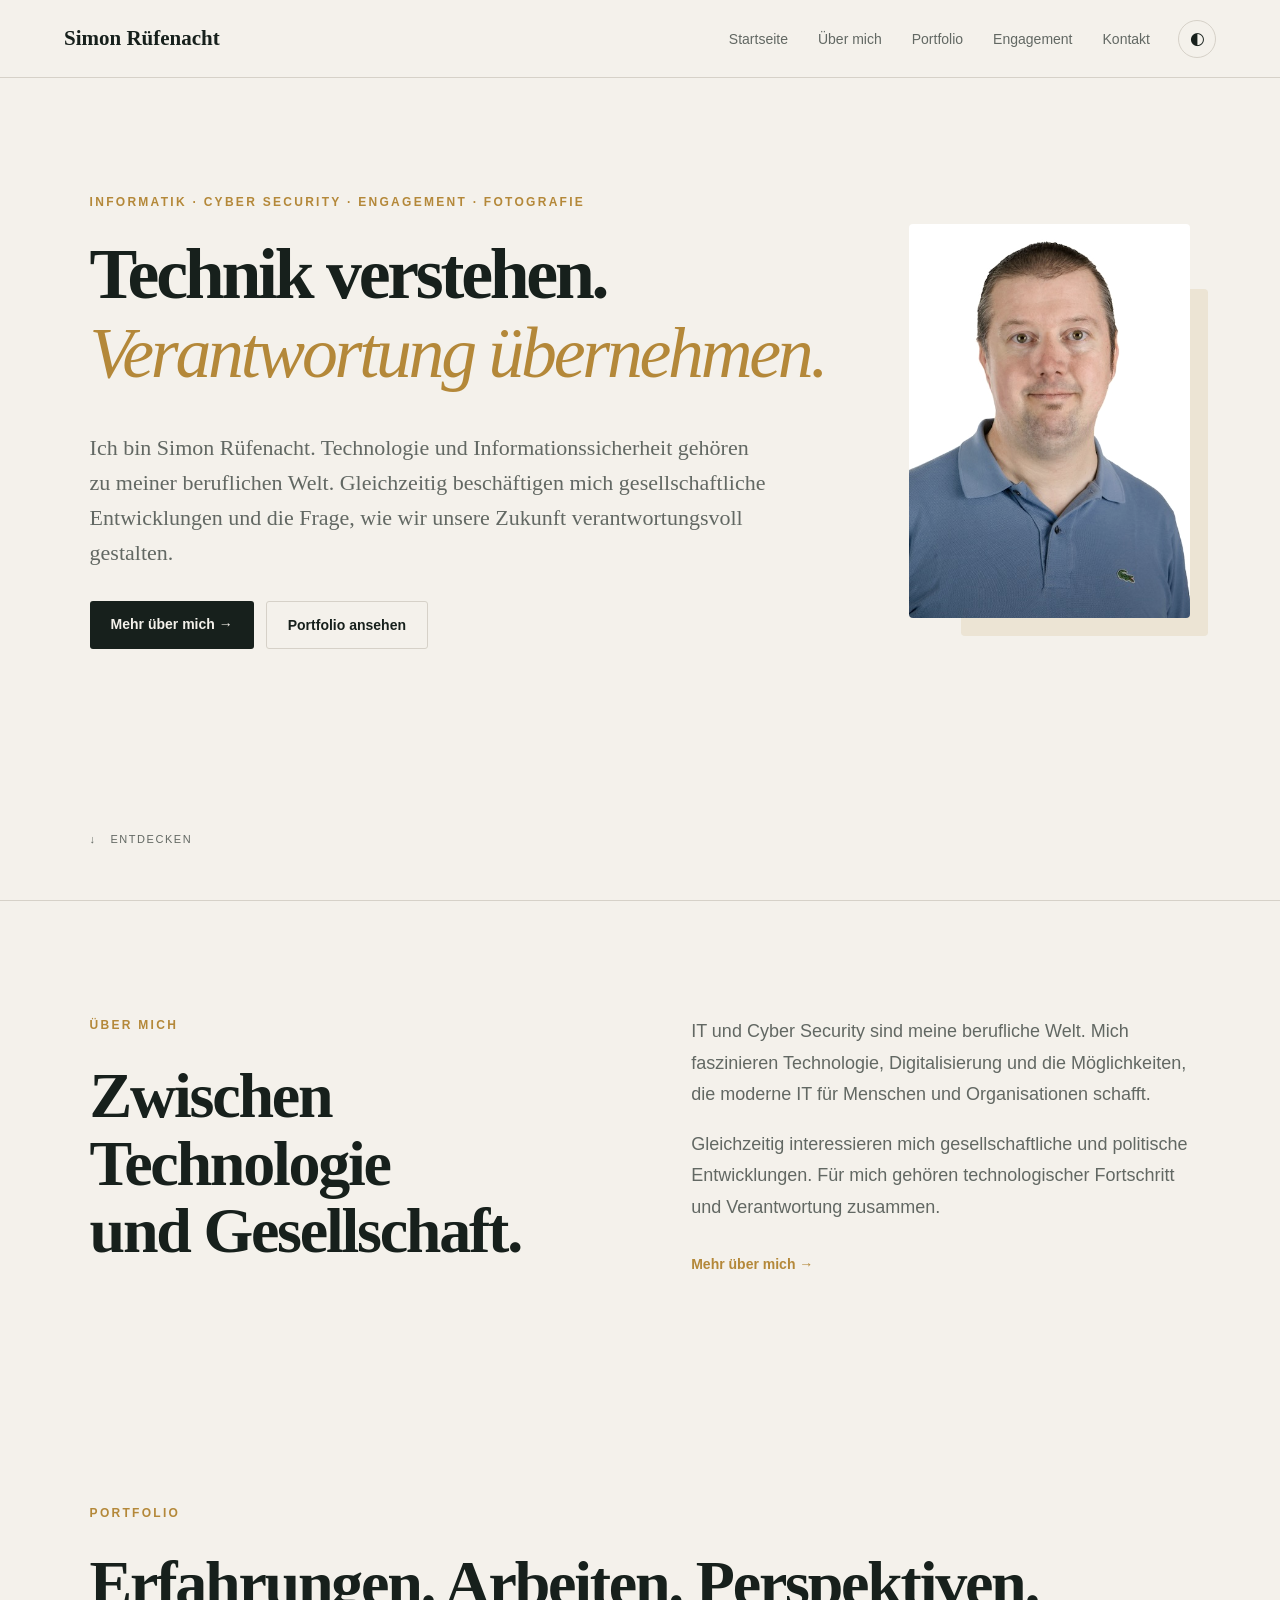
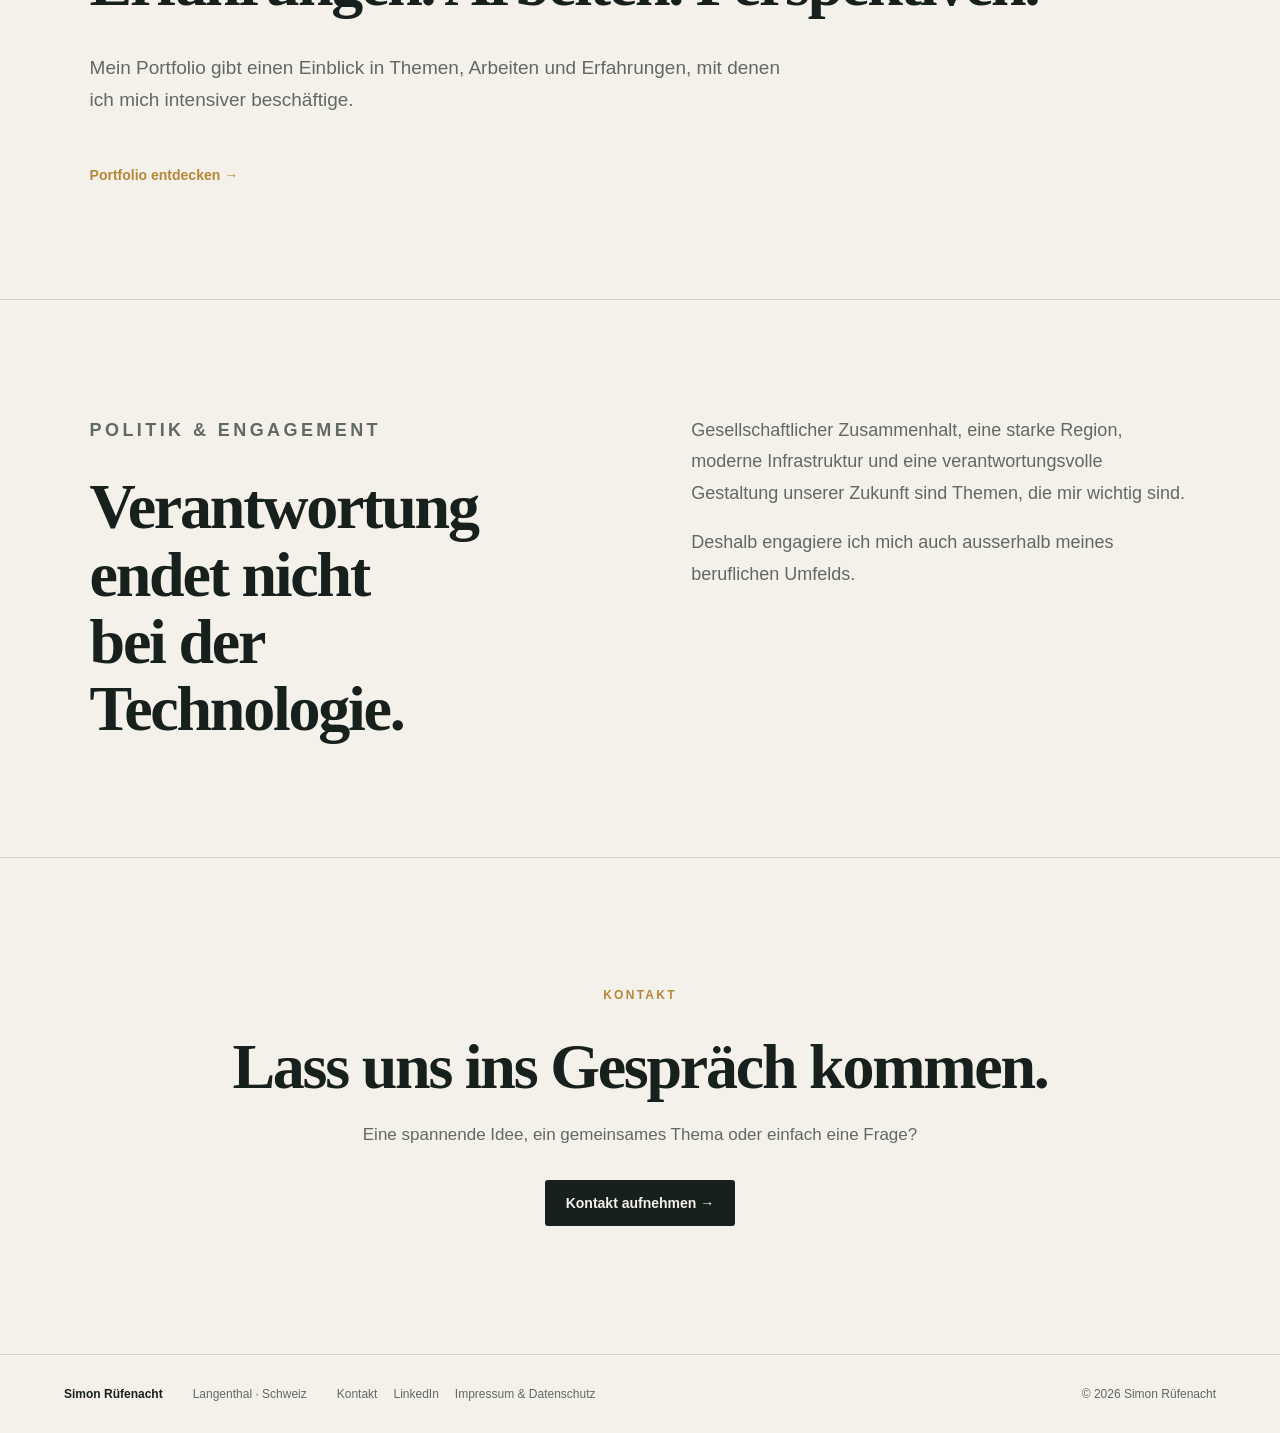
==== commit 49b20fae: "Release website 1.4 Favicon and Sites" ====
--- a/index.html
+++ b/index.html
@@ -1,438 +1,4 @@
-<!DOCTYPE html>
-<html lang="de">
-
-<head>
-    <meta charset="UTF-8">
-    <meta name="viewport" content="width=device-width, initial-scale=1.0">
-
-    <title>Simon Rüfenacht</title>
-
-    <meta
-        name="description"
-        content="Persönliche Webseite von Simon Rüfenacht – Informatik, Cyber Security, Projekte und Engagement."
-    >
-
-    <link rel="stylesheet" href="./assets/css/style.css">
-</head>
-
-<body>
-
-    <!-- HEADER -->
-
-    <header class="site-header">
-
-        <a class="brand" href="./">
-            Simon Rüfenacht
-        </a>
-
-        <nav class="desktop-nav" aria-label="Hauptnavigation">
-            <a href="#about">Über mich</a>
-            <a href="#areas">Themen</a>
-            <a href="#projects">Projekte</a>
-            <a href="#engagement">Engagement</a>
-            <a href="#contact">Kontakt</a>
-        </nav>
-
-        <div class="header-actions">
-
-            <button
-                id="theme-toggle"
-                class="icon-button"
-                type="button"
-                aria-label="Farbschema wechseln"
-            >
-                ◐
-            </button>
-
-            <button
-                id="menu-toggle"
-                class="menu-button"
-                type="button"
-                aria-label="Navigation öffnen"
-                aria-expanded="false"
-            >
-                ☰
-            </button>
-
-        </div>
-
-    </header>
-
-
-    <!-- MOBILE NAVIGATION -->
-
-    <nav
-        id="mobile-menu"
-        class="mobile-menu"
-        aria-label="Mobile Navigation"
-    >
-        <a href="#about">Über mich</a>
-        <a href="#areas">Themen</a>
-        <a href="#projects">Projekte</a>
-        <a href="#engagement">Engagement</a>
-        <a href="#contact">Kontakt</a>
-    </nav>
-
-
-    <main>
-
-        <!-- HERO -->
-
-        <section class="hero">
-
-            <div class="hero-layout">
-
-                <div class="hero-content">
-
-                    <p class="eyebrow">
-                        INFORMATIK · CYBER SECURITY · ENGAGEMENT · FOTOGRAFIE
-                    </p>
-
-                    <h1>
-                        Technik verstehen.
-                        <span>Verantwortung übernehmen.</span>
-                    </h1>
-
-                    <p class="hero-text">
-                        Ich bin Simon Rüfenacht. Mich begeistert, wie
-                        Technologie unser Leben besser machen kann und
-                        wie wir gleichzeitig Verantwortung für unsere
-                        Gesellschaft übernehmen.
-                    </p>
-
-                    <div class="hero-actions">
-
-                        <a
-                            class="button button-primary"
-                            href="#about"
-                        >
-                            Mehr über mich →
-                        </a>
-
-                        <a
-                            class="button button-secondary"
-                            href="#projects"
-                        >
-                            Meine Projekte
-                        </a>
-
-                    </div>
-
-                </div>
-
-
-                <div class="hero-image">
-
-                    <div class="portrait-frame">
-
-                        <img
-                            src="./assets/images/IMG_0602.JPG"
-                            alt="Portrait"
-                        >
-
-                    </div>
-
-                </div>
-
-            </div>
-
-
-            <a class="scroll-hint" href="#about">
-                ↓ &nbsp; ENTDECKEN
-            </a>
-
-        </section>
-
-
-        <!-- ÜBER MICH -->
-
-        <section id="about" class="section about">
-
-            <div>
-
-                <p class="eyebrow">
-                    ÜBER MICH
-                </p>
-
-                <h2>
-                    Zwischen Technologie<br>
-                    und Gesellschaft.
-                </h2>
-
-            </div>
-
-
-            <div class="about-text">
-
-                <p>
-                    IT und Cyber Security sind meine berufliche Welt.
-                    Daneben interessieren mich gesellschaftliche,
-                    politische und technologische Entwicklungen und
-                    die Frage, wie wir unsere Zukunft sinnvoll
-                    gestalten.
-                </p>
-
-                <p>
-                    Diese Webseite ist der Ort, an dem meine
-                    beruflichen Interessen, persönlichen Projekte
-                    und mein Engagement zusammenkommen.
-                </p>
-
-                <a class="text-link" href="#">
-                    Mehr über mich →
-                </a>
-
-            </div>
-
-        </section>
-
-
-        <!-- THEMEN -->
-
-        <section id="areas" class="section areas">
-
-            <p class="eyebrow">
-                WAS MICH BESCHÄFTIGT
-            </p>
-
-            <div class="cards">
-
-                <article class="card">
-
-                    <span class="number">01</span>
-
-                    <div class="card-icon">
-                        ⌘
-                    </div>
-
-                    <h3>
-                        IT &amp; Cyber Security
-                    </h3>
-
-                    <p>
-                        Infrastruktur, Informationssicherheit,
-                        Linux, Networking und moderne IT-Systeme.
-                    </p>
-
-                    <a href="#">
-                        Entdecken →
-                    </a>
-
-                </article>
-
-
-                <article class="card">
-
-                    <span class="number">02</span>
-
-                    <div class="card-icon">
-                        ◇
-                    </div>
-
-                    <h3>
-                        Projekte &amp; Homelab
-                    </h3>
-
-                    <p>
-                        Self-Hosting, Docker, Kubernetes,
-                        Automatisierung und neue Technologien.
-                    </p>
-
-                    <a href="#projects">
-                        Projekte ansehen →
-                    </a>
-
-                </article>
-
-
-                <article class="card">
-
-                    <span class="number">03</span>
-
-                    <div class="card-icon">
-                        ◎
-                    </div>
-
-                    <h3>
-                        Politik &amp; Engagement
-                    </h3>
-
-                    <p>
-                        Gesellschaftliche Verantwortung und
-                        Engagement für eine zukunftsfähige Region.
-                    </p>
-
-                    <a href="#engagement">
-                        Mein Engagement →
-                    </a>
-
-                </article>
-
-
-                <article class="card">
-
-                    <span class="number">04</span>
-
-                    <div class="card-icon">
-                        ◉
-                    </div>
-
-                    <h3>
-                        Fotografie
-                    </h3>
-
-                    <p>
-                        Momente, Perspektiven und Geschichten,
-                        festgehalten mit der Kamera.
-                    </p>
-
-                    <a href="#">
-                        Fotografie →
-                    </a>
-
-                </article>
-
-            </div>
-
-        </section>
-
-
-        <!-- PROJEKTE -->
-
-        <section
-            id="projects"
-            class="section feature-section"
-        >
-
-            <p class="eyebrow">
-                PROJEKTE
-            </p>
-
-            <h2>
-                Lernen durch Machen.
-            </h2>
-
-            <p class="feature-intro">
-                Neue Technologien verstehe ich am liebsten,
-                indem ich sie selbst ausprobiere. Mein Homelab
-                bietet dafür den idealen Spielplatz.
-            </p>
-
-            <div class="project-tags">
-
-                <span>Docker</span>
-                <span>Kubernetes</span>
-                <span>Linux</span>
-                <span>Networking</span>
-                <span>Self-Hosting</span>
-                <span>Cyber Security</span>
-
-            </div>
-
-            <a class="text-link" href="#">
-                Meine Projekte entdecken →
-            </a>
-
-        </section>
-
-
-        <!-- ENGAGEMENT -->
-
-        <section
-            id="engagement"
-            class="section engagement"
-        >
-
-            <div>
-
-                <p class="eyebrow">
-                    POLITIK &amp; ENGAGEMENT
-                </p>
-
-                <h2>
-                    Verantwortung endet nicht<br>
-                    bei der Technologie.
-                </h2>
-
-            </div>
-
-
-            <div>
-
-                <p>
-                    Gesellschaftlicher Zusammenhalt,
-                    eine starke Region, moderne Infrastruktur
-                    und verantwortungsvolle Politik sind Themen,
-                    die mir wichtig sind.
-                </p>
-
-                <p>
-                    Deshalb engagiere ich mich auch ausserhalb
-                    meines beruflichen Umfelds.
-                </p>
-
-                <a class="text-link" href="#">
-                    Mehr zu meinem Engagement →
-                </a>
-
-            </div>
-
-        </section>
-
-
-        <!-- KONTAKT -->
-
-        <section
-            id="contact"
-            class="contact"
-        >
-
-            <p class="eyebrow">
-                KONTAKT
-            </p>
-
-            <h2>
-                Lass uns ins Gespräch kommen.
-            </h2>
-
-            <p>
-                Eine spannende Idee, ein gemeinsames Thema
-                oder einfach eine Frage?
-            </p>
-
-            <a
-                class="button button-primary"
-                href="mailto:DEINE-EMAIL-ADRESSE"
-            >
-                Kontakt aufnehmen →
-            </a>
-
-        </section>
-
-    </main>
-
-
-    <!-- FOOTER -->
-
-    <footer>
-
-        <div>
-            <strong>Simon Rüfenacht</strong>
-        </div>
-
-        <div>
-            Langenthal · Schweiz
-        </div>
-
-        <div class="copyright">
-            © <span id="year"></span> Simon Rüfenacht
-        </div>
-
-    </footer>
-
-
-    <script src="./assets/js/main.js"></script>
-
-</body>
-
-</html>+<!DOCTYPE html><html lang="de"><head><meta charset="UTF-8"><meta name="viewport" content="width=device-width, initial-scale=1.0"><title>Simon Rüfenacht | Informatik, Cyber Security & Engagement</title><meta name="description" content="Persönliche Webseite von Simon Rüfenacht aus Langenthal. Informatik, Cyber Security, Technologie und gesellschaftliches Engagement."><link rel="canonical" href="https://ruefenacht.net/"><meta property="og:type" content="website"><meta property="og:locale" content="de_CH"><meta property="og:title" content="Simon Rüfenacht | Informatik, Cyber Security & Engagement"><meta property="og:description" content="Persönliche Webseite von Simon Rüfenacht aus Langenthal. Informatik, Cyber Security, Technologie und gesellschaftliches Engagement."><meta property="og:url" content="https://ruefenacht.net/"><meta property="og:site_name" content="Simon Rüfenacht"><meta property="og:image" content="https://ruefenacht.net/assets/images/IMG_0602.JPG"><meta name="twitter:card" content="summary_large_image"><link rel="icon" href="./assets/images/favicon.ico" sizes="any">
+<link rel="icon" type="image/png" sizes="32x32" href="./assets/images/favicon-32x32.png">
+<link rel="icon" type="image/png" sizes="16x16" href="./assets/images/favicon-16x16.png">
+<link rel="apple-touch-icon" sizes="180x180" href="./assets/images/apple-touch-icon.png"><link rel="stylesheet" href="./assets/css/style.css"><link rel="stylesheet" href="./assets/css/page-styles.css"></head><body><header class="site-header"><a class="brand" href="./index.html">Simon Rüfenacht</a><nav class="desktop-nav" aria-label="Hauptnavigation"><a href="./index.html">Startseite</a><a href="./ueber-mich.html">Über mich</a><a href="./portfolio.html">Portfolio</a><a href="./index.html#engagement">Engagement</a><a href="./kontakt.html">Kontakt</a></nav><div class="header-actions"><button id="theme-toggle" class="icon-button" type="button" aria-label="Farbschema wechseln">◐</button><button id="menu-toggle" class="menu-button" type="button" aria-label="Navigation öffnen" aria-expanded="false">☰</button></div></header><nav id="mobile-menu" class="mobile-menu" aria-label="Mobile Navigation"><a href="./index.html">Startseite</a><a href="./ueber-mich.html">Über mich</a><a href="./portfolio.html">Portfolio</a><a href="./index.html#engagement">Engagement</a><a href="./kontakt.html">Kontakt</a></nav><main><section class="hero"><div class="hero-layout"><div class="hero-content"><p class="eyebrow">INFORMATIK · CYBER SECURITY · ENGAGEMENT · FOTOGRAFIE</p><h1>Technik verstehen. <span>Verantwortung übernehmen.</span></h1><p class="hero-text">Ich bin Simon Rüfenacht. Technologie und Informationssicherheit gehören zu meiner beruflichen Welt. Gleichzeitig beschäftigen mich gesellschaftliche Entwicklungen und die Frage, wie wir unsere Zukunft verantwortungsvoll gestalten.</p><div class="hero-actions"><a class="button button-primary" href="./ueber-mich.html">Mehr über mich →</a><a class="button button-secondary" href="./portfolio.html">Portfolio ansehen</a></div></div><div class="hero-image"><div class="portrait-frame"><img src="./assets/images/IMG_0602.JPG" alt="Portrait von Simon Rüfenacht"></div></div></div><a class="scroll-hint" href="#about">↓ &nbsp; ENTDECKEN</a></section><section id="about" class="section about"><div><p class="eyebrow">ÜBER MICH</p><h2>Zwischen Technologie<br>und Gesellschaft.</h2></div><div class="about-text"><p>IT und Cyber Security sind meine berufliche Welt. Mich faszinieren Technologie, Digitalisierung und die Möglichkeiten, die moderne IT für Menschen und Organisationen schafft.</p><p>Gleichzeitig interessieren mich gesellschaftliche und politische Entwicklungen. Für mich gehören technologischer Fortschritt und Verantwortung zusammen.</p><a class="text-link" href="./ueber-mich.html">Mehr über mich →</a></div></section><section class="section feature-section"><p class="eyebrow">PORTFOLIO</p><h2>Erfahrungen. Arbeiten. Perspektiven.</h2><p class="feature-intro">Mein Portfolio gibt einen Einblick in Themen, Arbeiten und Erfahrungen, mit denen ich mich intensiver beschäftige.</p><a class="text-link" href="./portfolio.html">Portfolio entdecken →</a></section><section id="engagement" class="section engagement"><div><p class="eyebrow">POLITIK &amp; ENGAGEMENT</p><h2>Verantwortung endet nicht<br>bei der Technologie.</h2></div><div><p>Gesellschaftlicher Zusammenhalt, eine starke Region, moderne Infrastruktur und eine verantwortungsvolle Gestaltung unserer Zukunft sind Themen, die mir wichtig sind.</p><p>Deshalb engagiere ich mich auch ausserhalb meines beruflichen Umfelds.</p></div></section><section class="contact"><p class="eyebrow">KONTAKT</p><h2>Lass uns ins Gespräch kommen.</h2><p>Eine spannende Idee, ein gemeinsames Thema oder einfach eine Frage?</p><a class="button button-primary" href="./kontakt.html">Kontakt aufnehmen →</a></section></main><footer><div><strong>Simon Rüfenacht</strong></div><div>Langenthal · Schweiz</div><div class="footer-links"><a href="./kontakt.html">Kontakt</a><a href="https://www.linkedin.com/in/simon-ruefenacht" target="_blank" rel="noopener noreferrer">LinkedIn</a><a href="./impressum.html">Impressum &amp; Datenschutz</a></div><div class="copyright">© <span id="year"></span> Simon Rüfenacht</div></footer><script src="./assets/js/main.js"></script></body></html>
--- a/assets/css/page-styles.css
+++ b/assets/css/page-styles.css
@@ -0,0 +1,9 @@
+.about-page .hero{padding-bottom:4rem}.about-intro,.about-topics,.about-cta{max-width:1200px;margin:0 auto;padding:5rem 6vw}.about-intro-grid{display:grid;grid-template-columns:.8fr 1.2fr;gap:5rem}.about-copy{max-width:700px}.about-copy p,.about-topic-content p{line-height:1.8}.about-topic{display:grid;grid-template-columns:140px 1fr;gap:3rem;padding:3rem 0;border-top:1px solid currentColor}.about-topic:last-child{border-bottom:1px solid currentColor}.about-topic-number{opacity:.55}.about-topic-content{max-width:760px}.about-cta{padding-top:6rem;padding-bottom:6rem}.footer-links{display:flex;gap:1rem;flex-wrap:wrap}.footer-links a{color:inherit;text-decoration:none}@media(max-width:800px){.about-intro-grid,.about-topic{grid-template-columns:1fr;gap:1rem}.about-intro,.about-topics,.about-cta{padding:3rem 6vw}}
+
+.portfolio-page .hero{padding-bottom:4rem}.portfolio-intro,.portfolio-areas,.portfolio-outlook,.portfolio-contact{max-width:1200px;margin:0 auto;padding:5rem 6vw}.portfolio-intro-grid{display:grid;grid-template-columns:.8fr 1.2fr;gap:5rem}.portfolio-area{display:grid;grid-template-columns:140px 1fr;gap:3rem;padding:3rem 0;border-top:1px solid currentColor}.portfolio-area:last-child{border-bottom:1px solid currentColor}.portfolio-area-content{max-width:760px}.portfolio-area-content p,.portfolio-copy p{line-height:1.8}.portfolio-status{display:inline-block;padding:.45rem .7rem;border:1px solid currentColor;border-radius:999px;font-size:.7rem;letter-spacing:.1em;opacity:.7}.footer-links{display:flex;gap:1rem;flex-wrap:wrap}.footer-links a{color:inherit;text-decoration:none}@media(max-width:800px){.portfolio-intro-grid,.portfolio-area{grid-template-columns:1fr;gap:1rem}}
+
+.contact-page .hero{min-height:auto;padding-bottom:3rem}.contact-details{max-width:1200px;margin:0 auto;padding:2rem 6vw 6rem}.contact-details-inner{max-width:760px}.contact-intro{margin-bottom:2.5rem;line-height:1.7}.contact-links{display:flex;flex-direction:column}.contact-link{display:flex;justify-content:space-between;align-items:center;padding:1.25rem 0;color:inherit;text-decoration:none;border-top:1px solid currentColor}.contact-link:last-child{border-bottom:1px solid currentColor}.contact-link-label{font-size:.8rem;letter-spacing:.12em;opacity:.65}.contact-link-value{font-size:1.05rem;font-weight:600}.footer-links{display:flex;gap:1rem;flex-wrap:wrap}.footer-links a{color:inherit;text-decoration:none}
+
+.legal-page .hero{min-height:auto;padding-bottom:3rem}.legal-content{max-width:1200px;margin:0 auto;padding:3rem 6vw 7rem}.legal-main{max-width:780px}.legal-section{padding-bottom:4rem}.legal-section+.legal-section{padding-top:4rem;border-top:1px solid currentColor}.legal-section p{line-height:1.8}.legal-contact{padding:1.5rem 0;margin:2rem 0;border-top:1px solid currentColor;border-bottom:1px solid currentColor}.footer-links{display:flex;gap:1rem;flex-wrap:wrap}.footer-links a{color:inherit;text-decoration:none}
+/* Gemeinsame Ergänzungen für Unterseiten */
+.footer-links{display:flex;gap:1rem;flex-wrap:wrap}.footer-links a{color:inherit;text-decoration:none}.footer-links a:hover{text-decoration:underline}.desktop-nav a[aria-current="page"],.mobile-menu a[aria-current="page"]{font-weight:700}.error-page{min-height:calc(100vh - 180px);display:flex;align-items:center}.error-inner{max-width:1200px;width:100%;margin:0 auto;padding:7rem 6vw}.error-code{font-size:clamp(5rem,18vw,12rem);line-height:.85;font-weight:700;letter-spacing:-.06em;opacity:.12;margin:0 0 1.5rem}.error-inner h1{margin:0 0 1.25rem}.error-inner p{max-width:620px;line-height:1.75;margin-bottom:2rem}@media(max-width:800px){.error-inner{padding:5rem 6vw}.footer-links{gap:.75rem 1rem}}
